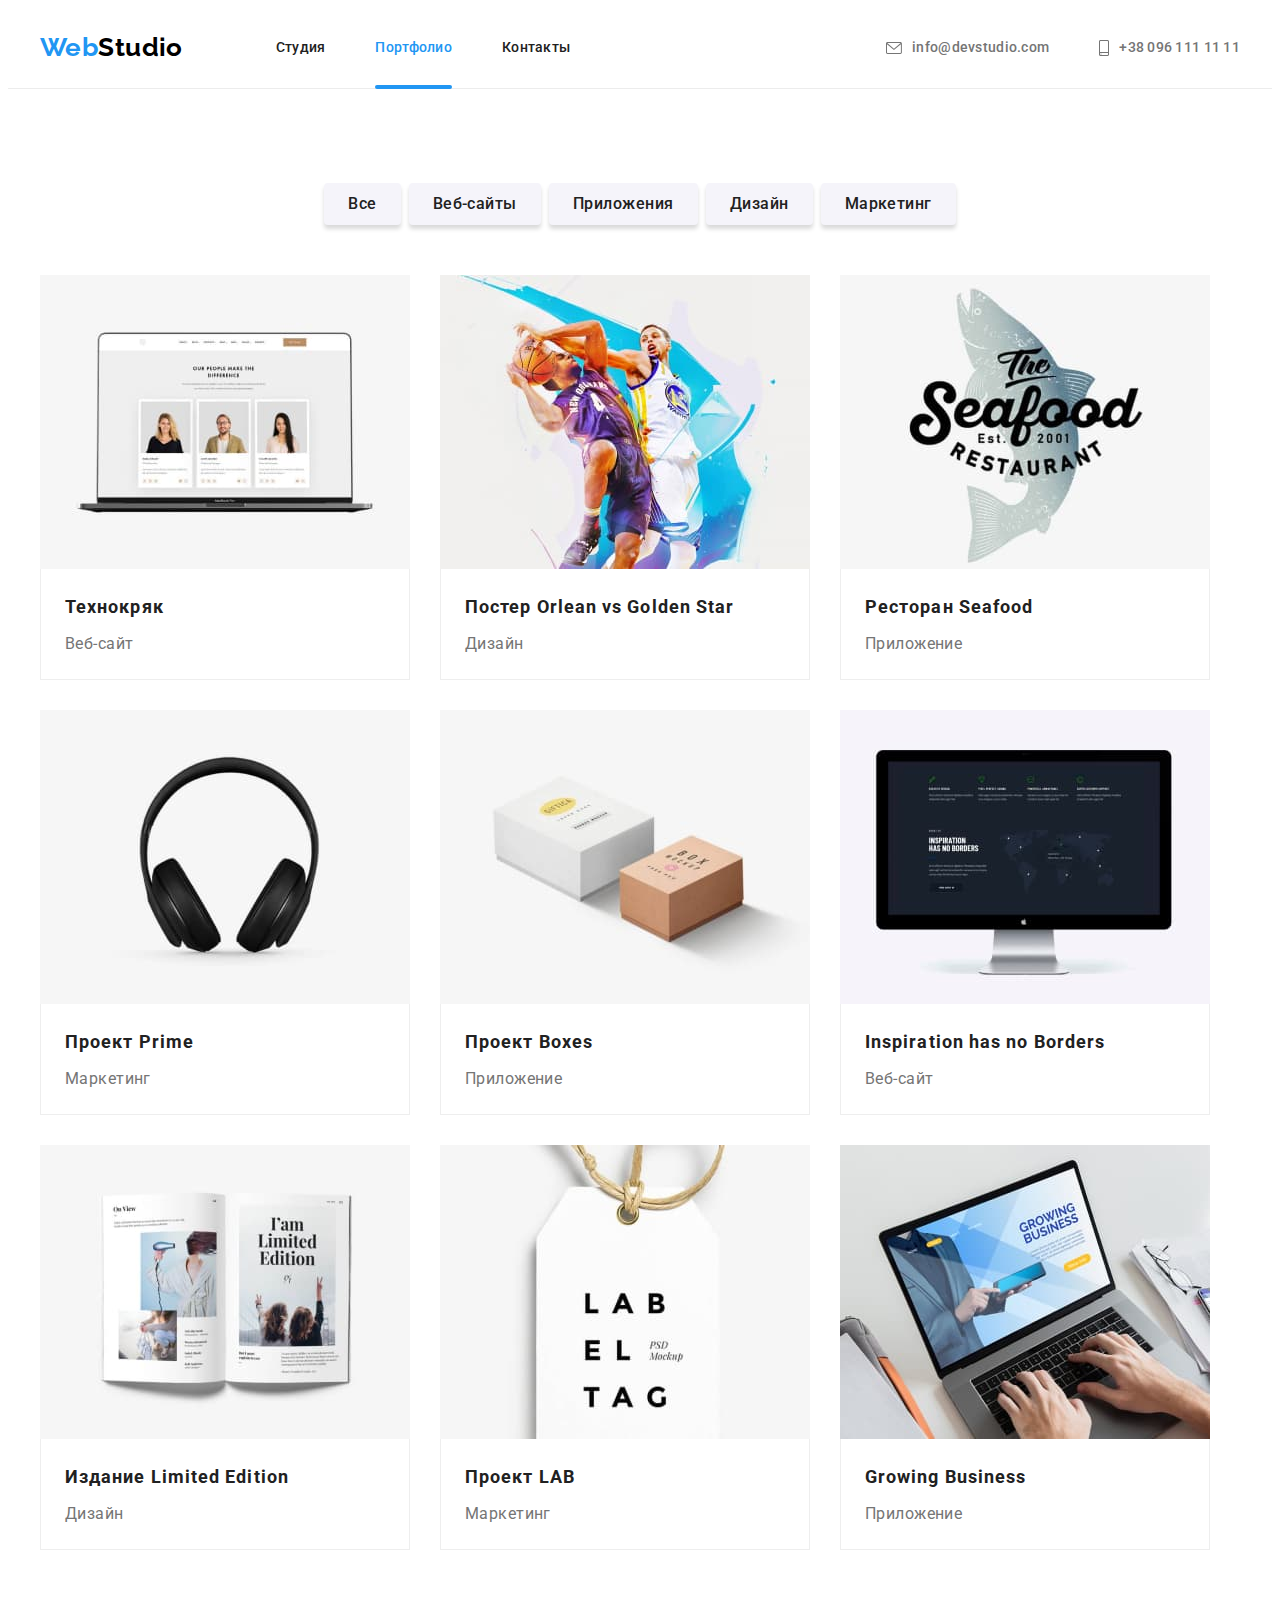
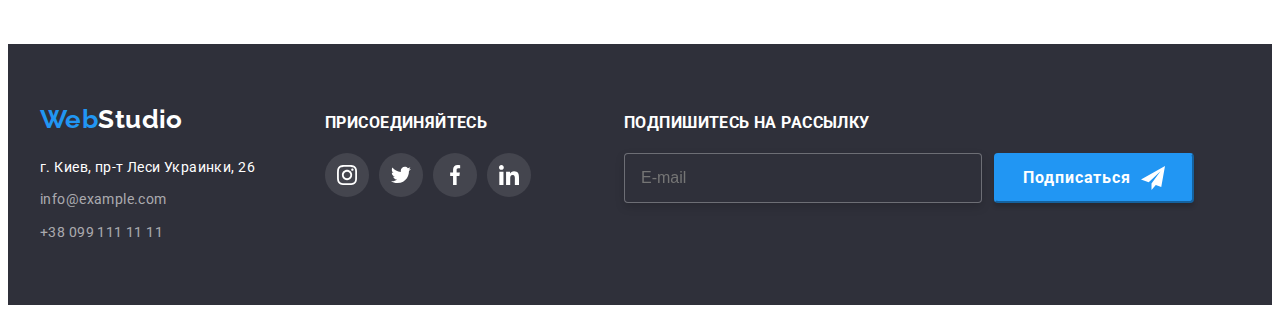
==== portfolio.html @ 4596f4a6 "Initial commit" ====
<!DOCTYPE html>
<html lang="ru">
	<head>
		<meta charset="UTF-8" />
		<meta http-equiv="X-UA-Compatible" content="IE=edge" />
		<meta name="viewport" content="width=device-width, initial-scale=1.0" />
		<title>portfolio</title>
		<link rel="preconnect" href="https://fonts.googleapis.com" />
		<link rel="preconnect" href="https://fonts.gstatic.com" crossorigin />
		<link href="https://fonts.googleapis.com/css2?family=Raleway:wght@700&family=Roboto:wght@400;500;700;900&display=swap" rel="stylesheet" />
		<link
			rel="stylesheet"
			href="https://cdnjs.cloudflare.com/ajax/libs/modern-normalize/1.1.0/modern-normalize.min.css"
			integrity="sha512-wpPYUAdjBVSE4KJnH1VR1HeZfpl1ub8YT/NKx4PuQ5NmX2tKuGu6U/JRp5y+Y8XG2tV+wKQpNHVUX03MfMFn9Q=="
			crossorigin="anonymous"
			referrerpolicy="no-referrer"
		/>
		<link rel="stylesheet" href="./css/styles.css" />
	</head>
	<body>
		<!-- ==== page header ==== -->
		<header class="page-header">
			<div class="container">
				<!-- ==== the logo company ==== -->
				<a class="logo link" href="/" lang="en" aria-label="logo WebStudio">
					Web<span class="name">Studio</span>
				</a>
				<!-- ==== menu navigation ==== -->
				<nav>
					<!--==== links to other pages or sections of the current page ==== -->
					<ul class="site-nav list">
						<li class="site-nav-item">
							<a href="./index.html" class="link">Студия</a>
						</li>
						<li class="site-nav-item">
							<a href="./portfolio.html" class="link current">Портфолио</a>
						</li>
						<li class="site-nav-item">
							<a href="" class="link">Контакты</a>
						</li>
					</ul>
				</nav>
				<!-- ==== e-mail and tel ==== -->
				<ul class="contacts list">
					<li class="contacts-item">
						<a href="mailto:info@devstudio.com" class="link">
							<svg class="contacts-icon" width="16" height="12"><use href="./images/icons.svg#icon-envelope"></use></svg>
							info@devstudio.com
						</a>
					</li>
					<li class="contacts-item">
						<a href="tel:+380961111111" class="link">
							<svg class="contacts-icon" width="10" height="16"><use href="./images/icons.svg#icon-smartphone"></use></svg>
							+38 096 111 11 11
						</a>
					</li>
				</ul>
			</div>
		</header>

		<!-- ==== page content ====  -->
		<main>
			<section class="section">
				<div class="container">
					<!-- ==== filters ==== -->
					<h1 class="title visually-hidden">Проекты</h1>
					<ul class="filters list">
						<li class="filters-item"><button type="button" class="button">Все</button></li>
						<li class="filters-item"><button type="button" class="button">Веб-сайты</button></li>
						<li class="filters-item"><button type="button" class="button">Приложения</button></li>
						<li class="filters-item"><button type="button" class="button">Дизайн</button></li>
						<li class="filters-item"><button type="button" class="button">Маркетинг</button></li>
					</ul>
					<!-- ==== projects ==== -->
					<ul class="projects-list list">
						<li class="projects-item">
							<a href="" class="link">
								<div class="box">
									<img src="./images/project1_sq.jpg" alt="фото веб-сайта Технокряк" width="370" height="294" />
									<p class="overlay-description">
										Ресурс предлагает комплексные предложения с разным уровнем функционала и сервисов. Все это позволит посетителю получить исчерпывающие
										сведения о компании или частном лице.
									</p>
								</div>
								<div class="wrap">
									<h2 class="title">Технокряк</h2>
									<p class="subtitle">Веб-сайт</p>
								</div>
							</a>
						</li>
						<li class="projects-item">
							<a href="" class="link">
								<div class="box">
									<img src="./images/project2_sq.jpg" alt="фото постера New Orlean vs Golden Star" width="370" height="294" />
									<p class="overlay-description">
										Ресурс предлагает комплексные предложения с разным уровнем функционала и сервисов. Все это позволит посетителю получить исчерпывающие
										сведения о компании или частном лице.
									</p>
								</div>
								<div class="wrap">
									<h2 class="title">
										Постер
										<span lang="en">Orlean vs Golden Star</span>
									</h2>
									<p class="subtitle">Дизайн</p>
								</div>
							</a>
						</li>
						<li class="projects-item">
							<a href="" class="link">
								<div class="box">
									<img src="./images/project3_sq.jpg" alt="фото приложения ресторана Seafood" width="370" height="294" />
									<p class="overlay-description">
										Ресурс предлагает комплексные предложения с разным уровнем функционала и сервисов. Все это позволит посетителю получить исчерпывающие
										сведения о компании или частном лице.
									</p>
								</div>
								<div class="wrap">
									<h2 class="title">
										Ресторан
										<span lang="en">Seafood</span>
									</h2>
									<p class="subtitle">Приложение</p>
								</div>
							</a>
						</li>
						<li class="projects-item">
							<a href="" class="link">
								<div class="box">
									<img src="./images/project4_sq.jpg" alt="фото наушнков как представление проекта Prime" width="370" height="294" />
									<p class="overlay-description">
										Ресурс предлагает комплексные предложения с разным уровнем функционала и сервисов. Все это позволит посетителю получить исчерпывающие
										сведения о компании или частном лице.
									</p>
								</div>
								<div class="wrap">
									<h2 class="title">
										Проект
										<span lang="en">Prime</span>
									</h2>
									<p class="subtitle">Маркетинг</p>
								</div>
							</a>
						</li>
						<li class="projects-item">
							<a href="" class="link">
								<div class="box">
									<img src="./images/project5_sq.jpg" alt="фото двух коробок как представление проекта Boxes" width="370" height="294" />
									<p class="overlay-description">
										Ресурс предлагает комплексные предложения с разным уровнем функционала и сервисов. Все это позволит посетителю получить исчерпывающие
										сведения о компании или частном лице.
									</p>
								</div>
								<div class="wrap">
									<h2 class="title">
										Проект
										<span lang="en">Boxes</span>
									</h2>
									<p class="subtitle">Приложение</p>
								</div>
							</a>
						</li>
						<li class="projects-item">
							<a href="" class="link">
								<div class="box">
									<img src="./images/project6_sq.jpg" alt="фото веб-сайта Inspiration has no Borders" width="370" height="294" />
									<p class="overlay-description">
										Ресурс предлагает комплексные предложения с разным уровнем функционала и сервисов. Все это позволит посетителю получить исчерпывающие
										сведения о компании или частном лице.
									</p>
								</div>
								<div class="wrap">
									<h2 class="title" lang="en">Inspiration has no Borders</h2>
									<p class="subtitle">Веб-сайт</p>
								</div>
							</a>
						</li>
						<li class="projects-item">
							<a href="" class="link">
								<div class="box">
									<img src="./images/project7_sq.jpg" alt="фото издания Limited Edition" width="370" height="294" />
									<p class="overlay-description">
										Ресурс предлагает комплексные предложения с разным уровнем функционала и сервисов. Все это позволит посетителю получить исчерпывающие
										сведения о компании или частном лице.
									</p>
								</div>
								<div class="wrap">
									<h2 class="title">
										Издание
										<span lang="en">Limited Edition</span>
									</h2>
									<p class="subtitle">Дизайн</p>
								</div>
							</a>
						</li>
						<li class="projects-item">
							<a href="" class="link">
								<div class="box">
									<img src="./images/project8_sq.jpg" alt="фото бирки с логотипом LAB" width="370" height="294" />
									<p class="overlay-description">
										Ресурс предлагает комплексные предложения с разным уровнем функционала и сервисов. Все это позволит посетителю получить исчерпывающие
										сведения о компании или частном лице.
									</p>
								</div>
								<div class="wrap">
									<h2 class="title">
										Проект
										<span lang="en">LAB</span>
									</h2>
									<p class="subtitle">Маркетинг</p>
								</div>
							</a>
						</li>
						<li class="projects-item">
							<a href="" class="link">
								<div class="box">
									<img src="./images/project9_sq.jpg" alt="фото монитора с приложением Growing Business" width="370" height="294" />
									<p class="overlay-description">
										Ресурс предлагает комплексные предложения с разным уровнем функционала и сервисов. Все это позволит посетителю получить исчерпывающие
										сведения о компании или частном лице.
									</p>
								</div>
								<div class="wrap">
									<h2 class="title" lang="en">Growing Business</h2>
									<p class="subtitle">Приложение</p>
								</div>
							</a>
						</li>
					</ul>
				</div>
			</section>
		</main>

		<!-- ==== page footer ==== -->
		<footer class="page-footer">
			<div class="container">
				<div class="wrapper-address">
					<!-- ==== logo company ==== -->
					<a href="/" class="logo link" lang="en" aria-label="logo WebStudio">
						Web<span class="name">Studio</span>
					</a>
					<!-- ==== address ==== -->
					<address class="address">
						<ul class="address-list list">
							<li class="address-item">
								<a href="https://goo.gl/maps/FhsFouY1L5zsYzUFA" target="_blank" rel="noopener noreferrer" lang="en" aria-label="Google maps" class="link">
									г. Киев, пр-т Леси Украинки, 26
								</a>
							</li>
							<li class="address-item">
								<a href="mailto:info@example.com" class="link">info@example.com</a>
							</li>
							<li class="address-item">
								<a href="tel:+380991111111" class="link">+38 099 111 11 11</a>
							</li>
						</ul>
					</address>
				</div>
				<div class="wrapper-social-links">
					<h3 class="social-links-title">присоединяйтесь</h3>
					<ul class="social-links list">
						<li class="social-links-item">
							<a class="link" href="https://www.instagram.com/" target="_blank" rel="noopener noreferrer" lang="en" aria-label="Instagram">
								<svg class="social-links-icon" width="20" height="20"><use href="./images/icons.svg#icon-instagram"></use></svg>
							</a>
						</li>
						<li class="social-links-item">
							<a class="link" href="https://twitter.com/" target="_blank" rel="noopener noreferrer" lang="en" aria-label="Twitter">
								<svg class="social-links-icon" width="20" height="20"><use href="./images/icons.svg#icon-twitter"></use></svg>
							</a>
						</li>
						<li class="social-links-item">
							<a class="link" href="https://www.facebook.com/" target="_blank" rel="noopener noreferrer" lang="en" aria-label="Facebook">
								<svg class="social-links-icon" width="20" height="20"><use href="./images/icons.svg#icon-facebook"></use></svg>
							</a>
						</li>
						<li class="social-links-item">
							<a class="link" href="https://www.linkedin.com/" target="_blank" rel="noopener noreferrer" lang="en" aria-label="Linkedin">
								<svg class="social-links-icon" width="20" height="20"><use href="./images/icons.svg#icon-linkedin"></use></svg>
							</a>
						</li>
					</ul>
				</div>
				<div class="wrapper-email-input">
					<h3 class="email-input-title">Подпишитесь на рассылку</h3>
					<form class="email-input">
						<label for="user-mail" class="visually-hidden" aria-label="Почта">E-mail</label>
						<input type="email" name="email" id="user-mail" placeholder="E-mail" />
						<button type="submit" class="subscribe button">Подписаться</button>
					</form>
				</div>
			</div>
		</footer>
	</body>
</html>
---- css/styles.css ----
:root {
	--main-color-text: #212121;
	--second-color-text: #757575;
	--white-color: #ffffff;
	--color-accent: #2196f3;
	--color-second-background: #f5f4fa;
	--color-accent-background: #2f303a;
	--color-icon: #afb1b8;
	--transition-duration: 250ms;
	--transition-timing-function: cubic-bezier(0.4, 0, 0.2, 1);
}
body {
	font-family: "Roboto", sans-serif;
	font-weight: 400;
	font-size: 14px;
	letter-spacing: 0.03em;

	color: var(--main-color-text);
	background-color: var(--white-color);
}
/* ===== utilities ===== */
img {
	display: block;
	max-width: 100%;
	height: auto;
}
h1,
h2,
h3,
h4,
h5,
h6,
p {
	padding-top: 0;
	padding-bottom: 0;
	margin-top: 0;
	margin-bottom: 0;
}
.list {
	list-style: none;

	display: flex;
	padding: 0;
	margin: 0;
}
.link.current,
.link:hover,
.link:focus {
	color: var(--color-accent);
}
.link {
	text-decoration: none;
	color: inherit;
}
input:hover,
input:focus,
input:active,
textarea:hover,
textarea:focus,
textarea:active {
	outline: 0;
}
.container {
	padding-top: 0;
	padding-bottom: 0;
	padding-left: 15px;
	padding-right: 15px;
	margin-top: 0;
	margin-bottom: 0;
	margin-left: auto;
	margin-right: auto;

	width: 1200px;
}
.button {
	width: 200px;
	height: 50px;

	font-family: inherit;
	font-weight: 700;
	font-size: 16px;
	line-height: 1.88;
	letter-spacing: 0.06em;

	color: var(--white-color);
	background-color: var(--color-accent);

	box-shadow: 0px 4px 4px rgba(0, 0, 0, 0.15);
	border-radius: 4px;
	border-color: var(--color-accent);

	cursor: pointer;

	transition: color var(--transition-duration) var(--transition-timing-function), background-color var(--transition-duration) var(--transition-timing-function),
		border-color var(--transition-duration) var(--transition-timing-function);
}
.button:hover,
.button:focus {
	--btn-color: #188ce8;
	background-color: var(--btn-color);
	border-color: var(--btn-color);
}

/* ==== STUDIO PAGE ==== */
/* ==== header ==== */
.page-header {
	border-bottom: 1px solid #ececec;
}
.page-header > .container {
	display: flex;
	align-items: center;
}
/* ==== logo company ==== */
.logo {
	padding-top: 24px;
	padding-bottom: 25px;
	margin-right: 93px;

	font-family: "Raleway", sans-serif;
	font-weight: 700;
	font-size: 26px;
	line-height: 1.2;

	color: var(--color-accent);
}
.page-header .name {
	color: #000000;
}
/* ==== menu navigation and contacts ==== */
.site-nav-item > .link,
.contacts-item > .link {
	display: flex;
	align-items: center;

	padding-top: 32px;
	padding-bottom: 32px;

	font-weight: 500;
	line-height: 1.14;
	letter-spacing: 0.02em;

	transition: color var(--transition-duration) var(--transition-timing-function);
}
.site-nav-item + .site-nav-item,
.contacts-item + .contacts-item {
	margin-left: 50px;
}
.site-nav-item > .link.current {
	position: relative;
}
.site-nav-item > .link.current::after {
	position: absolute;
	content: "";
	bottom: -1px;
	left: 0;

	width: 100%;
	height: 4px;

	border-radius: 2px;
	background: var(--color-accent);
}
.contacts {
	margin-left: auto;
}
.contacts-item {
	color: var(--second-color-text);
}
.contacts-icon {
	margin-right: 10px;
	fill: currentColor;
}

/* ==== main ==== */
/* ==== hero ==== */
.section.hero {
	margin-left: auto;
	margin-right: auto;
	padding-top: 200px;
	padding-bottom: 200px;

	max-width: 1600px;
	height: 600px;

	background-color: var(--color-accent-background);
	background-image: linear-gradient(to right, rgba(47, 48, 58, 0.4), rgba(47, 48, 58, 0.4)), url(../images/hero.jpg);
	background-size: cover;

	text-align: center;
}
.hero-title {
	margin-bottom: 30px;

	font-weight: 900;
	font-size: 44px;
	line-height: 1.36;
	letter-spacing: 0.06em;
	text-transform: uppercase;

	color: var(--white-color);
}
.hero .button {
	display: inline-block;
	align-items: center;
}
/* ==== sections ==== */
.section {
	padding-top: 94px;
	padding-bottom: 94px;
}
.section.no-padding {
	padding-bottom: 0;
}
.features-item:not(:last-child),
.work-item:not(:last-child),
.team-item:not(:last-child),
.clients-item:not(:last-child) {
	margin-right: 30px;
}
.section-title {
	margin-bottom: 50px;

	font-weight: 700;
	font-size: 36px;
	line-height: 1.17;
	text-align: center;
}
.visually-hidden {
	position: absolute;
	white-space: nowrap;
	margin: -1px;

	width: 1px;
	height: 1px;

	overflow: hidden;
	border: 0;
	padding: 0;
	clip: rect(0 0 0 0);
	clip-path: inset(50%);
}
/* ==== features section ==== */
.features-item {
	width: 270px;
}
.features-item > .wrapper-icon {
	display: flex;
	justify-content: center;
	align-items: center;

	margin-bottom: 30px;

	width: 270px;
	height: 120px;

	background: var(--color-second-background);
	border-radius: 4px;
}
.features-list .title {
	margin-bottom: 10px;

	font-weight: 700;
	font-size: 14px;
	line-height: 1.14;
	text-transform: uppercase;
}
.features-list .description {
	line-height: 1.71;

	color: var(--second-color-text);
}
/* ==== work section ==== */
.work-item {
	position: relative;
}
.work-item-label {
	position: absolute;
	bottom: 0;
	left: 0;

	display: flex;
	justify-content: center;
	align-items: center;

	width: 370px;
	height: 70px;

	background: rgba(47, 48, 58, 0.8);
}
.label-description {
	font-weight: 700;
	line-height: 1.14;
	text-align: center;
	letter-spacing: 0.03em;
	text-transform: uppercase;

	color: var(--white-color);
}
/* ==== team section ==== */
.section.team {
	background-color: var(--color-second-background);
}
.team-item {
	width: 270px;

	background-color: var(--white-color);
	box-shadow: 0px 1px 3px rgba(0, 0, 0, 0.12), 0px 1px 1px rgba(0, 0, 0, 0.14), 0px 2px 1px rgba(0, 0, 0, 0.2);
	border-radius: 0px 0px 4px 4px;
}
.team-item > .wrap {
	padding-top: 30px;
	padding-bottom: 30px;

	text-align: center;
}
.team-list .title {
	margin-bottom: 10px;

	font-weight: 500;
	font-size: 16px;
	line-height: 1.19;
}
.team-list .description {
	margin-bottom: 16px;

	font-weight: 400;
	font-size: 16px;
	line-height: 1.19;

	color: var(--second-color-text);
}
/* ==== social-links ==== */
.team-item .social-links {
	justify-content: center;
}
.social-links-item > .link {
	display: flex;
	align-items: center;
	justify-content: center;

	width: 44px;
	height: 44px;

	color: var(--color-icon);
	border-radius: 50%;

	transition: color var(--transition-duration) var(--transition-timing-function), background-color var(--transition-duration) var(--transition-timing-function);
}
.social-links-item:not(:last-child) {
	margin-right: 10px;
}
.social-links-item > .link:hover,
.social-links-item > .link:focus {
	color: var(--white-color);
	background-color: var(--color-accent);
}
.social-links-icon {
	fill: currentColor;
}
/* ==== clients section ==== */
.clients-item > .wrapper-icon {
	display: flex;
	justify-content: center;
	align-items: center;

	width: 170px;
	height: 92px;

	color: var(--color-icon);
	border: 1px solid var(--color-icon);
	border-radius: 4px;

	transition: color var(--transition-duration) var(--transition-timing-function), border var(--transition-duration) var(--transition-timing-function);
}
.clients-item > .wrapper-icon:hover,
.clients-item > .wrapper-icon:focus {
	border: 1px solid var(--color-accent);
	color: var(--color-accent);
}
.clients-icon {
	fill: currentColor;
}
/* ==== footer ==== */
.page-footer {
	padding-top: 60px;
	padding-bottom: 60px;

	background-color: var(--color-accent-background);
}
.page-footer > .container {
	display: flex;
	align-items: baseline;
}
/* ==== address container ==== */
.wrapper-address {
	margin-right: 70px;
}
.page-footer .logo {
	display: block;
	padding: 0;
	margin-top: 0;
	margin-bottom: 20px;
	margin-right: 0;
	margin-left: 0;
}
.page-footer .name {
	color: var(--white-color);
}
.address {
	font-style: inherit;
	line-height: 1.71;

	color: rgba(255, 255, 255, 0.6);
}
.address-list {
	display: block;
}
.address-item:first-child {
	padding-top: 0;

	color: var(--white-color);
}
.address-item + .address-item {
	margin-top: 9px;
}
.address-item > .link {
	transition: color var(--transition-duration) var(--transition-timing-function);
}
/* ==== wrapper social links ==== */
.page-footer .wrapper-social-links {
	margin-right: 93px;
}
.social-links-title,
.email-input-title {
	margin-bottom: 20px;

	font-weight: 700;
	line-height: 1.14;
	text-transform: uppercase;

	color: var(--white-color);
}
.page-footer .social-links-item {
	border-radius: 50%;
	background: rgba(255, 255, 255, 0.1);
}
.page-footer .social-links-icon {
	fill: var(--white-color);
}
/* ==== wrapper e-mail input ==== */
.wrapper-email-input {
	margin-right: auto;
}
.email-input {
	display: flex;
}
.page-footer input[type="email"] {
	margin-right: 12px;
	padding-top: 15px;
	padding-bottom: 15px;
	padding-left: 16px;

	width: 358px;
	height: 50px;

	display: flex;
	align-items: center;

	font-size: 16px;
	line-height: 1.25;

	color: rgba(255, 255, 255, 0.6);
	background-color: var(--color-accent-background);
	box-sizing: border-box;
	border: 1px solid rgba(255, 255, 255, 0.3);
	filter: drop-shadow(0px 4px 4px rgba(0, 0, 0, 0.15));
	border-radius: 4px;

	transition: border-color var(--transition-duration) var(--transition-timing-function);
}
.page-footer input[type="email"]:hover,
.page-footer input[type="email"]:focus,
.page-footer input[type="email"]:active {
	border-color: var(--white-color);
}
.subscribe.button {
	display: flex;
	align-items: center;
	justify-content: center;
	text-align: center;
}
.subscribe.button::after {
	content: "";
	display: inline-block;
	width: 24px;
	height: 24px;
	margin-left: 10px;
	background-image: url(../images/icons/send.svg);
	background-size: contain;
}

/* ==== modal window ==== */
.backdrop {
	position: fixed;
	top: 0;
	left: 0;

	width: 100%;
	height: 100%;

	background: rgba(0, 0, 0, 0.2);

	transition: opacity var(--transition-duration) var(--transition-timing-function), visibility var(--transition-duration) var(--transition-timing-function),
		transform var(--transition-duration) var(--transition-timing-function);
}
.backdrop.is-hidden {
	opacity: 0;
	pointer-events: none;
	visibility: hidden;
}
.backdrop.is-hidden > .modal {
	transform: translate(-50%, -50%) scale(1.5);
}
.modal {
	position: absolute;
	top: 50%;
	left: 50%;
	transform: translate(-50%, -50%) scale(1);
	padding: 40px;

	width: 528px;
	height: 581px;

	background: var(--white-color);
	box-shadow: 0px 1px 3px rgba(0, 0, 0, 0.12), 0px 1px 1px rgba(0, 0, 0, 0.14), 0px 2px 1px rgba(0, 0, 0, 0.2);
	border-radius: 4px;
	opacity: 1;

	transition: transform var(--transition-duration) var(--transition-timing-function), visibility var(--transition-duration) var(--transition-timing-function),
		opacity var(--transition-duration) var(--transition-timing-function);
}
.modal .close-button {
	position: absolute;
	top: 8px;
	right: 8px;

	display: flex;
	justify-content: center;
	align-items: center;

	width: 30px;
	height: 30px;

	color: #000000;
	background: var(--white-color);
	border: 1px solid rgba(0, 0, 0, 0.1);
	border-radius: 50%;

	cursor: pointer;
	transition: color var(--transition-duration) var(--transition-timing-function);
}
.close-button:hover,
.close-button:focus {
	color: var(--color-accent);
}
.modal-icon,
.input-icon {
	fill: currentColor;
}
.modal-title {
	margin-bottom: 12px;

	font-weight: 700;
	font-size: 20px;
	line-height: 1.15;
	text-align: center;
}
.form-contacts {
	display: block;
	text-align: center;
}
.form-field {
	display: block;
	margin-bottom: 10px;

	text-align: left;
}
.form-label {
	display: inline-block;
	margin-bottom: 4px;

	font-size: 12px;
	line-height: 1.17;
	letter-spacing: 0.01em;

	color: var(--second-color-text);
}
.input-wrapper {
	position: relative;
	display: block;
}
.form-input {
	display: flex;
	padding-top: 12px;
	padding-bottom: 12px;
	padding-left: 42px;
	padding-right: 16px;

	width: 448px;
	height: 40px;

	color: var(--main-color-text);
	border: 1px solid rgba(33, 33, 33, 0.2);
	border-radius: 4px;

	transition: border-color var(--transition-duration) var(--transition-timing-function);
}
.form-field:focus-within .form-input {
	border-color: var(--color-accent);
}
.input-icon {
	position: absolute;
	top: 50%;
	left: 12px;
	transform: translateY(-50%);

	transition: fill var(--transition-duration) var(--transition-timing-function);
}
.form-field:focus-within .input-icon {
	fill: var(--color-accent);
}
.form-field.comment {
	margin-bottom: 20px;
}
.form-comment {
	display: flex;
	padding: 12px 16px;

	width: 448px;
	height: 120px;
	resize: none;

	line-height: 1.14;
	letter-spacing: 0.01em;

	color: var(--main-color-text);
	border: 1px solid rgba(33, 33, 33, 0.2);
	border-radius: 4px;
	transition: border-color var(--transition-duration) var(--transition-timing-function);
}
.form-comment:hover,
.form-comment:focus,
.form-comment:active {
	border-color: var(--color-accent);
}
.form-comment::placeholder {
	color: rgba(117, 117, 117, 0.5);
}
.form-field.checkbox {
	display: flex;
	justify-content: center;
	align-items: center;

	margin-bottom: 30px;
}
.checkbox > .input-wrapper {
	position: relative;

	display: block;
	margin-right: 7px;

	width: 16px;
	height: 15px;

	cursor: pointer;
}
.checkbox .form-input {
	position: absolute;
	white-space: nowrap;
	margin: -1px;
	padding: 0;

	width: 1px;
	height: 1px;

	overflow: hidden;
	border: 0;

	clip: rect(0 0 0 0);
	clip-path: inset(50%);
}
.checkbox .input-icon {
	position: absolute;
	top: 50%;
	left: 0;
	transform: translateY(-50%);

	opacity: 0;
	transition: opacity var(--transition-duration) var(--transition-timing-function);
}
.checkbox:checked + .input-icon {
	opacity: 1;
}
.checkbox .input-border {
	position: absolute;
	top: 50%;
	left: 0;
	transform: translateY(-50%);

	width: 16px;
	height: 15px;

	border: 2px solid var(--main-color-text);
	border-radius: 2px;

	transition: border-color var(--transition-duration) var(--transition-timing-function);
}
.checkbox:checked ~ .input-border,
.checkbox:focus ~ .input-border,
.checkbox:hover ~ .input-border {
	border-color: var(--color-accent);
}
.checkbox .form-label {
	margin-bottom: 0;

	font-size: 14px;
	line-height: 1.71;

	color: var(--second-color-text);
	cursor: pointer;
	user-select: none;
}
.agreement-doc {
	color: var(--color-accent);
}

/* ==== PORTFOLIO PAGE ==== */
/* ==== filters button ==== */
.filters {
	justify-content: center;
}

.filters-item:not(:last-child) {
	margin-right: 8px;
}
.filters .button {
	padding: 6px 22px;

	width: auto;
	height: auto;

	font-family: inherit;
	font-weight: 500;
	font-size: 16px;
	line-height: 1.62;
	letter-spacing: 0.03em;

	color: var(--main-color-text);
	background-color: var(--color-second-background);

	border-color: transparent;
	border-radius: 4px;

	transition: color var(--transition-duration) var(--transition-timing-function), background-color var(--transition-duration) var(--transition-timing-function),
		box-shadow var(--transition-duration) var(--transition-timing-function);
	cursor: pointer;
}
.filters .button:active,
.filters .button:hover,
.filters .button:focus {
	color: var(--white-color);
	background-color: var(--color-accent);
	box-shadow: 0px 3px 1px rgba(0, 0, 0, 0.1), 0px 1px 2px rgba(0, 0, 0, 0.08), 0px 2px 2px rgba(0, 0, 0, 0.12);
}
/* ==== projects ==== */
.projects-list {
	flex-wrap: wrap;
	margin-top: 50px;
}
.projects-item {
	margin-right: 30px;
	margin-bottom: 30px;

	width: 370px;
}
.projects-item:nth-child(3n) {
	margin-right: 0;
}
.projects-item:nth-last-child(-n + 3) {
	margin-bottom: 0;
}
.projects-item > .link {
	display: inline-block;
	transition: box-shadow var(--transition-duration) var(--transition-timing-function);
}
.projects-item > .link:hover,
.projects-item > .link:focus {
	color: inherit;
	box-shadow: 0px 1px 1px rgba(0, 0, 0, 0.12), 0px 4px 4px rgba(0, 0, 0, 0.06), 1px 4px 6px rgba(0, 0, 0, 0.16);
}
.projects-item .wrap {
	padding-top: 20px;
	padding-bottom: 20px;
	padding-left: 24px;
	padding-right: 24px;

	border-right: 1px solid #eeeeee;
	border-bottom: 1px solid #eeeeee;
	border-left: 1px solid #eeeeee;
}
.projects-item .title {
	margin-bottom: 4px;

	font-weight: 700;
	font-size: 18px;
	line-height: 2;
	letter-spacing: 0.06em;
	text-align: left;
}
.projects-item .subtitle {
	font-weight: 400;
	font-size: 16px;
	line-height: 1.88;
	text-align: left;

	color: var(--second-color-text);
}
.box {
	position: relative;
	overflow: hidden;
}
.overlay-description {
	position: absolute;
	padding-top: 63px;
	padding-bottom: 63px;
	padding-left: 24px;
	padding-right: 24px;

	width: 100%;
	height: 100%;

	background-color: rgba(33, 150, 243, 0.9);
	color: var(--white-color);

	font-size: 18px;
	line-height: 1.56;
	text-align: left;

	transition: transform var(--transition-duration) var(--transition-timing-function);
}
.projects-item > .link:hover .overlay-description,
.projects-item > .link:focus .overlay-description {
	transform: translateY(-100%);
}
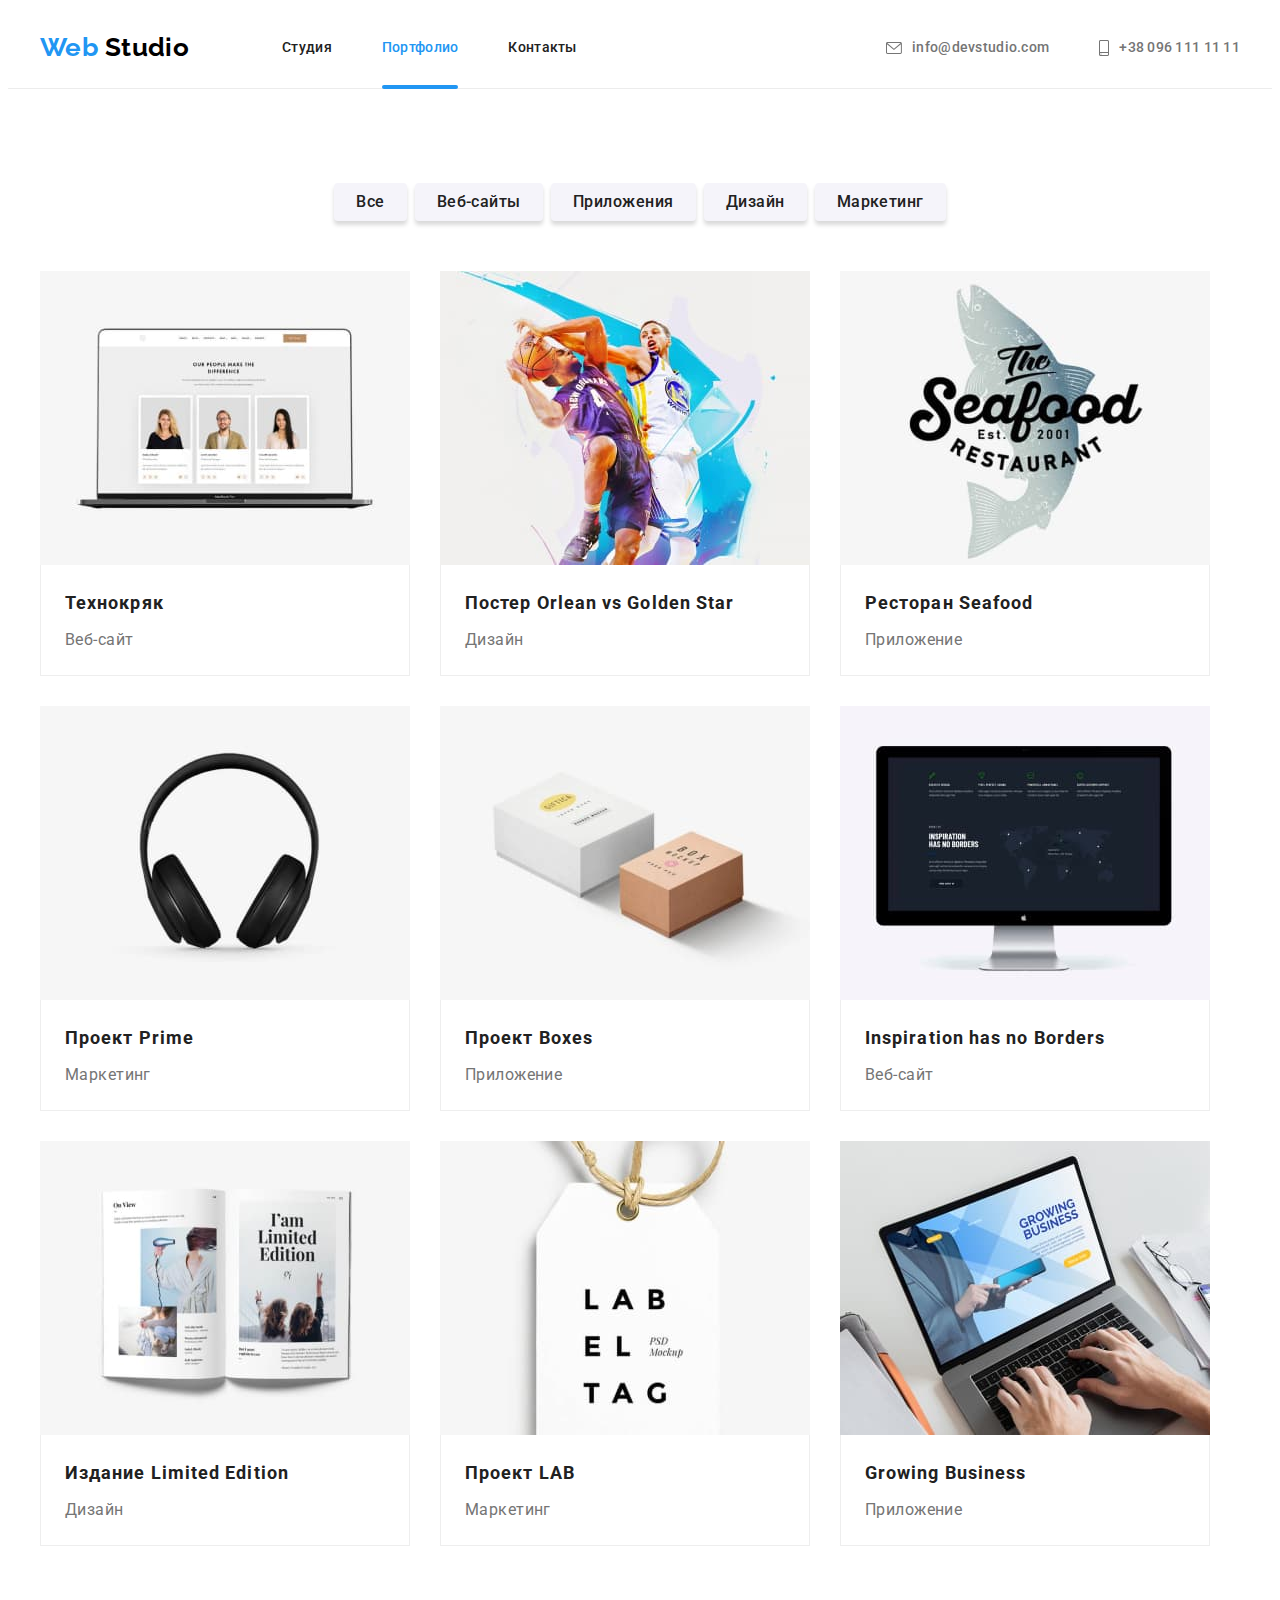
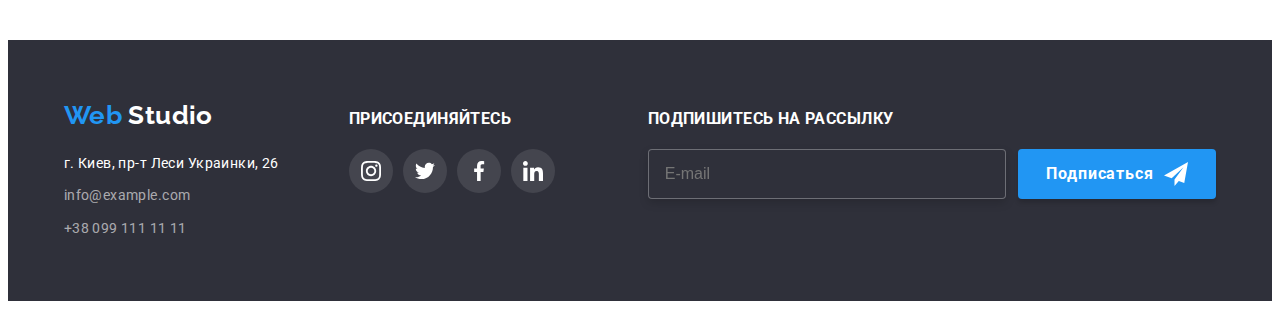
==== commit ca0234ec: "изменения структуры классов согласно БЭМ" ====
--- a/portfolio.html
+++ b/portfolio.html
@@ -1,295 +1,339 @@
 <!DOCTYPE html>
 <html lang="ru">
-	<head>
-		<meta charset="UTF-8" />
-		<meta http-equiv="X-UA-Compatible" content="IE=edge" />
-		<meta name="viewport" content="width=device-width, initial-scale=1.0" />
-		<title>portfolio</title>
-		<link rel="preconnect" href="https://fonts.googleapis.com" />
-		<link rel="preconnect" href="https://fonts.gstatic.com" crossorigin />
-		<link href="https://fonts.googleapis.com/css2?family=Raleway:wght@700&family=Roboto:wght@400;500;700;900&display=swap" rel="stylesheet" />
-		<link
-			rel="stylesheet"
-			href="https://cdnjs.cloudflare.com/ajax/libs/modern-normalize/1.1.0/modern-normalize.min.css"
-			integrity="sha512-wpPYUAdjBVSE4KJnH1VR1HeZfpl1ub8YT/NKx4PuQ5NmX2tKuGu6U/JRp5y+Y8XG2tV+wKQpNHVUX03MfMFn9Q=="
-			crossorigin="anonymous"
-			referrerpolicy="no-referrer"
-		/>
-		<link rel="stylesheet" href="./css/styles.css" />
-	</head>
-	<body>
-		<!-- ==== page header ==== -->
-		<header class="page-header">
+
+<head>
+	<meta charset="UTF-8" />
+	<meta http-equiv="X-UA-Compatible" content="IE=edge" />
+	<meta name="viewport" content="width=device-width, initial-scale=1.0" />
+	<title>portfolio</title>
+	<link rel="preconnect" href="https://fonts.googleapis.com" />
+	<link rel="preconnect" href="https://fonts.gstatic.com" crossorigin />
+	<link
+		href="https://fonts.googleapis.com/css2?family=Raleway:wght@700&family=Roboto:wght@400;500;700;900&display=swap"
+		rel="stylesheet" />
+	<link rel="stylesheet" href="https://cdnjs.cloudflare.com/ajax/libs/modern-normalize/1.1.0/modern-normalize.min.css"
+		integrity="sha512-wpPYUAdjBVSE4KJnH1VR1HeZfpl1ub8YT/NKx4PuQ5NmX2tKuGu6U/JRp5y+Y8XG2tV+wKQpNHVUX03MfMFn9Q=="
+		crossorigin="anonymous" referrerpolicy="no-referrer" />
+	<link rel="stylesheet" href="./css/main.min.css" />
+	<link rel="stylesheet" href="./css/styles.css" />
+</head>
+
+<body>
+	<!-- ======== page header ======== -->
+	<header class="header">
+		<div class="header__container container">
+			<!-- ==== logo company ==== -->
+			<a href="/" class="logo header__logo" lang="en" aria-label="logo WebStudio">
+				<span class="logo__label">Web</span>
+				Studio
+			</a>
+			<!-- ==== menu navigation ==== -->
+			<nav>
+				<!-- ====links to other pages ==== -->
+				<ul class="site-nav list">
+					<li class="site-nav__item">
+						<a href="./index.html" class="site-nav__link link">Студия</a>
+					</li>
+					<li class="site-nav__item">
+						<a href="./portfolio.html" class="site-nav__link site-nav__link--active link">Портфолио</a>
+					</li>
+					<li class="site-nav__item">
+						<a href="" class="site-nav__link link">Контакты</a>
+					</li>
+				</ul>
+			</nav>
+			<!-- ==== e-mail and tel ==== -->
+			<ul class="contacts list">
+				<li class="contacts__item">
+					<a href="mailto:info@devstudio.com" class="contacts__link link">
+						<svg class="contacts__icon" width="16" height="12">
+							<use href="./images/icons.svg#icon-envelope"></use>
+						</svg>
+						info@devstudio.com
+					</a>
+				</li>
+				<li class="contacts__item">
+					<a href="tel:+380961111111" class="contacts__link link">
+						<svg class="contacts__icon" width="10" height="16">
+							<use href="./images/icons.svg#icon-smartphone"></use>
+						</svg>
+						+38 096 111 11 11
+					</a>
+				</li>
+			</ul>
+		</div>
+	</header>
+
+	<!--  ======== page content  ========  -->
+	<main>
+		<section class="section">
 			<div class="container">
-				<!-- ==== the logo company ==== -->
-				<a class="logo link" href="/" lang="en" aria-label="logo WebStudio">
-					Web<span class="name">Studio</span>
+				<!-- ==== filters ==== -->
+				<h1 class="section__title section__title--hidden">Проекты</h1>
+				<ul class="filters list">
+					<li class="filters__item"><button type="button" class="filters__button button">Все</button></li>
+					<li class="filters__item"><button type="button" class="filters__button button">Веб-сайты</button>
+					</li>
+					<li class="filters__item"><button type="button" class="filters__button button">Приложения</button>
+					</li>
+					<li class="filters__item"><button type="button" class="filters__button button">Дизайн</button></li>
+					<li class="filters__item"><button type="button" class="filters__button button">Маркетинг</button>
+					</li>
+				</ul>
+				<!-- ==== projects ==== -->
+				<ul class="projects list">
+					<li class="projects__item">
+						<a href="" class="projects__link">
+							<div class="projects__box">
+								<img src="./images/project1_sq.jpg" alt="фото веб-сайта Технокряк" width="370"
+									height="294" />
+								<p class="projects__description">
+									Ресурс предлагает комплексные предложения с разным уровнем функционала и сервисов.
+									Все это позволит посетителю получить исчерпывающие
+									сведения о компании или частном лице.
+								</p>
+							</div>
+							<div class="projects__wrap">
+								<h2 class="projects__title">Технокряк</h2>
+								<p class="projects__subtitle">Веб-сайт</p>
+							</div>
+						</a>
+					</li>
+					<li class="projects__item">
+						<a href="" class="projects__link">
+							<div class="projects__box">
+								<img src="./images/project2_sq.jpg" alt="фото постера New Orlean vs Golden Star"
+									width="370" height="294" />
+								<p class="projects__description">
+									Ресурс предлагает комплексные предложения с разным уровнем функционала и сервисов.
+									Все это позволит посетителю получить исчерпывающие
+									сведения о компании или частном лице.
+								</p>
+							</div>
+							<div class="projects__wrap">
+								<h2 class="projects__title">
+									Постер
+									<span lang="en">Orlean vs Golden Star</span>
+								</h2>
+								<p class="projects__subtitle">Дизайн</p>
+							</div>
+						</a>
+					</li>
+					<li class="projects__item">
+						<a href="" class="projects__link">
+							<div class="projects__box">
+								<img src="./images/project3_sq.jpg" alt="фото приложения ресторана Seafood" width="370"
+									height="294" />
+								<p class="projects__description">
+									Ресурс предлагает комплексные предложения с разным уровнем функционала и сервисов.
+									Все это позволит посетителю получить исчерпывающие
+									сведения о компании или частном лице.
+								</p>
+							</div>
+							<div class="projects__wrap">
+								<h2 class="projects__title">
+									Ресторан
+									<span lang="en">Seafood</span>
+								</h2>
+								<p class="projects__subtitle">Приложение</p>
+							</div>
+						</a>
+					</li>
+					<li class="projects__item">
+						<a href="" class="projects__link">
+							<div class="projects__box">
+								<img src="./images/project4_sq.jpg" alt="фото наушнков как представление проекта Prime"
+									width="370" height="294" />
+								<p class="projects__description">
+									Ресурс предлагает комплексные предложения с разным уровнем функционала и сервисов.
+									Все это позволит посетителю получить исчерпывающие
+									сведения о компании или частном лице.
+								</p>
+							</div>
+							<div class="projects__wrap">
+								<h2 class="projects__title">
+									Проект
+									<span lang="en">Prime</span>
+								</h2>
+								<p class="projects__subtitle">Маркетинг</p>
+							</div>
+						</a>
+					</li>
+					<li class="projects__item">
+						<a href="" class="projects__link">
+							<div class="projects__box">
+								<img src="./images/project5_sq.jpg"
+									alt="фото двух коробок как представление проекта Boxes" width="370" height="294" />
+								<p class="projects__description">
+									Ресурс предлагает комплексные предложения с разным уровнем функционала и сервисов.
+									Все это позволит посетителю получить исчерпывающие
+									сведения о компании или частном лице.
+								</p>
+							</div>
+							<div class="projects__wrap">
+								<h2 class="projects__title">
+									Проект
+									<span lang="en">Boxes</span>
+								</h2>
+								<p class="projects__subtitle">Приложение</p>
+							</div>
+						</a>
+					</li>
+					<li class="projects__item">
+						<a href="" class="projects__link">
+							<div class="projects__box">
+								<img src="./images/project6_sq.jpg" alt="фото веб-сайта Inspiration has no Borders"
+									width="370" height="294" />
+								<p class="projects__description">
+									Ресурс предлагает комплексные предложения с разным уровнем функционала и сервисов.
+									Все это позволит посетителю получить исчерпывающие
+									сведения о компании или частном лице.
+								</p>
+							</div>
+							<div class="projects__wrap">
+								<h2 class="projects__title" lang="en">Inspiration has no Borders</h2>
+								<p class="projects__subtitle">Веб-сайт</p>
+							</div>
+						</a>
+					</li>
+					<li class="projects__item">
+						<a href="" class="projects__link">
+							<div class="projects__box">
+								<img src="./images/project7_sq.jpg" alt="фото издания Limited Edition" width="370"
+									height="294" />
+								<p class="projects__description">
+									Ресурс предлагает комплексные предложения с разным уровнем функционала и сервисов.
+									Все это позволит посетителю получить исчерпывающие
+									сведения о компании или частном лице.
+								</p>
+							</div>
+							<div class="projects__wrap">
+								<h2 class="projects__title">
+									Издание
+									<span lang="en">Limited Edition</span>
+								</h2>
+								<p class="projects__subtitle">Дизайн</p>
+							</div>
+						</a>
+					</li>
+					<li class="projects__item">
+						<a href="" class="projects__link">
+							<div class="projects__box">
+								<img src="./images/project8_sq.jpg" alt="фото бирки с логотипом LAB" width="370"
+									height="294" />
+								<p class="projects__description">
+									Ресурс предлагает комплексные предложения с разным уровнем функционала и сервисов.
+									Все это позволит посетителю получить исчерпывающие
+									сведения о компании или частном лице.
+								</p>
+							</div>
+							<div class="projects__wrap">
+								<h2 class="projects__title">
+									Проект
+									<span lang="en">LAB</span>
+								</h2>
+								<p class="projects__subtitle">Маркетинг</p>
+							</div>
+						</a>
+					</li>
+					<li class="projects__item">
+						<a href="" class="projects__link">
+							<div class="projects__box">
+								<img src="./images/project9_sq.jpg" alt="фото монитора с приложением Growing Business"
+									width="370" height="294" />
+								<p class="projects__description">
+									Ресурс предлагает комплексные предложения с разным уровнем функционала и сервисов.
+									Все это позволит посетителю получить исчерпывающие
+									сведения о компании или частном лице.
+								</p>
+							</div>
+							<div class="projects__wrap">
+								<h2 class="projects__title" lang="en">Growing Business</h2>
+								<p class="projects__subtitle">Приложение</p>
+							</div>
+						</a>
+					</li>
+				</ul>
+			</div>
+		</section>
+	</main>
+
+	<!-- ======== page footer ======== -->
+	<footer class="footer">
+		<div class="footer__container container">
+			<div class="footer__contacts contacts">
+				<!-- ==== logo company ==== -->
+				<a href="/" class="logo footer__logo" lang="en" aria-label="logo WebStudio">
+					<span class="logo__label">Web</span>
+					Studio
 				</a>
-				<!-- ==== menu navigation ==== -->
-				<nav>
-					<!--==== links to other pages or sections of the current page ==== -->
-					<ul class="site-nav list">
-						<li class="site-nav-item">
-							<a href="./index.html" class="link">Студия</a>
+				<!-- ==== address ==== -->
+				<address class="address">
+					<ul class="address__list list">
+						<li class="address__item">
+							<a href="https://goo.gl/maps/FhsFouY1L5zsYzUFA" target="_blank" rel="noopener noreferrer"
+								lang="en" aria-label="Google maps" class="address__link">
+								г. Киев, пр-т Леси Украинки, 26
+							</a>
 						</li>
-						<li class="site-nav-item">
-							<a href="./portfolio.html" class="link current">Портфолио</a>
+						<li class="address__item">
+							<a href="mailto:info@example.com" class="address__link">info@example.com</a>
 						</li>
-						<li class="site-nav-item">
-							<a href="" class="link">Контакты</a>
+						<li class="address__item">
+							<a href="tel:+380991111111" class="address__link">+38 099 111 11 11</a>
 						</li>
 					</ul>
-				</nav>
-				<!-- ==== e-mail and tel ==== -->
-				<ul class="contacts list">
-					<li class="contacts-item">
-						<a href="mailto:info@devstudio.com" class="link">
-							<svg class="contacts-icon" width="16" height="12"><use href="./images/icons.svg#icon-envelope"></use></svg>
-							info@devstudio.com
-						</a>
-					</li>
-					<li class="contacts-item">
-						<a href="tel:+380961111111" class="link">
-							<svg class="contacts-icon" width="10" height="16"><use href="./images/icons.svg#icon-smartphone"></use></svg>
-							+38 096 111 11 11
+				</address>
+			</div>
+			<!-- ==== social links ==== -->
+			<div class="footer__join join">
+				<h3 class="join__title">присоединяйтесь</h3>
+				<ul class="social-links list">
+					<li class="social-links__item social-links__item--bgc">
+						<a class="social-links__link link" href="https://www.instagram.com/" target="_blank"
+							rel="noopener noreferrer" lang="en" aria-label="Instagram">
+							<svg class="social-links__icon social-links__icon--white" width="20" height="20">
+								<use href="./images/icons.svg#icon-instagram"></use>
+							</svg>
+						</a>
+					</li>
+					<li class="social-links__item social-links__item--bgc">
+						<a class="social-links__link link" href="https://twitter.com/" target="_blank"
+							rel="noopener noreferrer" lang="en" aria-label="Twitter">
+							<svg class="social-links__icon social-links__icon--white" width="20" height="20">
+								<use href="./images/icons.svg#icon-twitter"></use>
+							</svg>
+						</a>
+					</li>
+					<li class="social-links__item social-links__item--bgc">
+						<a class="social-links__link link" href="https://www.facebook.com/" target="_blank"
+							rel="noopener noreferrer" lang="en" aria-label="Facebook">
+							<svg class="social-links__icon social-links__icon--white" width="20" height="20">
+								<use href="./images/icons.svg#icon-facebook"></use>
+							</svg>
+						</a>
+					</li>
+					<li class="social-links__item social-links__item--bgc">
+						<a class="social-links__link link" href="https://www.linkedin.com/" target="_blank"
+							rel="noopener noreferrer" lang="en" aria-label="Linkedin">
+							<svg class="social-links__icon social-links__icon--white" width="20" height="20">
+								<use href="./images/icons.svg#icon-linkedin"></use>
+							</svg>
 						</a>
 					</li>
 				</ul>
 			</div>
-		</header>
-
-		<!-- ==== page content ====  -->
-		<main>
-			<section class="section">
-				<div class="container">
-					<!-- ==== filters ==== -->
-					<h1 class="title visually-hidden">Проекты</h1>
-					<ul class="filters list">
-						<li class="filters-item"><button type="button" class="button">Все</button></li>
-						<li class="filters-item"><button type="button" class="button">Веб-сайты</button></li>
-						<li class="filters-item"><button type="button" class="button">Приложения</button></li>
-						<li class="filters-item"><button type="button" class="button">Дизайн</button></li>
-						<li class="filters-item"><button type="button" class="button">Маркетинг</button></li>
-					</ul>
-					<!-- ==== projects ==== -->
-					<ul class="projects-list list">
-						<li class="projects-item">
-							<a href="" class="link">
-								<div class="box">
-									<img src="./images/project1_sq.jpg" alt="фото веб-сайта Технокряк" width="370" height="294" />
-									<p class="overlay-description">
-										Ресурс предлагает комплексные предложения с разным уровнем функционала и сервисов. Все это позволит посетителю получить исчерпывающие
-										сведения о компании или частном лице.
-									</p>
-								</div>
-								<div class="wrap">
-									<h2 class="title">Технокряк</h2>
-									<p class="subtitle">Веб-сайт</p>
-								</div>
-							</a>
-						</li>
-						<li class="projects-item">
-							<a href="" class="link">
-								<div class="box">
-									<img src="./images/project2_sq.jpg" alt="фото постера New Orlean vs Golden Star" width="370" height="294" />
-									<p class="overlay-description">
-										Ресурс предлагает комплексные предложения с разным уровнем функционала и сервисов. Все это позволит посетителю получить исчерпывающие
-										сведения о компании или частном лице.
-									</p>
-								</div>
-								<div class="wrap">
-									<h2 class="title">
-										Постер
-										<span lang="en">Orlean vs Golden Star</span>
-									</h2>
-									<p class="subtitle">Дизайн</p>
-								</div>
-							</a>
-						</li>
-						<li class="projects-item">
-							<a href="" class="link">
-								<div class="box">
-									<img src="./images/project3_sq.jpg" alt="фото приложения ресторана Seafood" width="370" height="294" />
-									<p class="overlay-description">
-										Ресурс предлагает комплексные предложения с разным уровнем функционала и сервисов. Все это позволит посетителю получить исчерпывающие
-										сведения о компании или частном лице.
-									</p>
-								</div>
-								<div class="wrap">
-									<h2 class="title">
-										Ресторан
-										<span lang="en">Seafood</span>
-									</h2>
-									<p class="subtitle">Приложение</p>
-								</div>
-							</a>
-						</li>
-						<li class="projects-item">
-							<a href="" class="link">
-								<div class="box">
-									<img src="./images/project4_sq.jpg" alt="фото наушнков как представление проекта Prime" width="370" height="294" />
-									<p class="overlay-description">
-										Ресурс предлагает комплексные предложения с разным уровнем функционала и сервисов. Все это позволит посетителю получить исчерпывающие
-										сведения о компании или частном лице.
-									</p>
-								</div>
-								<div class="wrap">
-									<h2 class="title">
-										Проект
-										<span lang="en">Prime</span>
-									</h2>
-									<p class="subtitle">Маркетинг</p>
-								</div>
-							</a>
-						</li>
-						<li class="projects-item">
-							<a href="" class="link">
-								<div class="box">
-									<img src="./images/project5_sq.jpg" alt="фото двух коробок как представление проекта Boxes" width="370" height="294" />
-									<p class="overlay-description">
-										Ресурс предлагает комплексные предложения с разным уровнем функционала и сервисов. Все это позволит посетителю получить исчерпывающие
-										сведения о компании или частном лице.
-									</p>
-								</div>
-								<div class="wrap">
-									<h2 class="title">
-										Проект
-										<span lang="en">Boxes</span>
-									</h2>
-									<p class="subtitle">Приложение</p>
-								</div>
-							</a>
-						</li>
-						<li class="projects-item">
-							<a href="" class="link">
-								<div class="box">
-									<img src="./images/project6_sq.jpg" alt="фото веб-сайта Inspiration has no Borders" width="370" height="294" />
-									<p class="overlay-description">
-										Ресурс предлагает комплексные предложения с разным уровнем функционала и сервисов. Все это позволит посетителю получить исчерпывающие
-										сведения о компании или частном лице.
-									</p>
-								</div>
-								<div class="wrap">
-									<h2 class="title" lang="en">Inspiration has no Borders</h2>
-									<p class="subtitle">Веб-сайт</p>
-								</div>
-							</a>
-						</li>
-						<li class="projects-item">
-							<a href="" class="link">
-								<div class="box">
-									<img src="./images/project7_sq.jpg" alt="фото издания Limited Edition" width="370" height="294" />
-									<p class="overlay-description">
-										Ресурс предлагает комплексные предложения с разным уровнем функционала и сервисов. Все это позволит посетителю получить исчерпывающие
-										сведения о компании или частном лице.
-									</p>
-								</div>
-								<div class="wrap">
-									<h2 class="title">
-										Издание
-										<span lang="en">Limited Edition</span>
-									</h2>
-									<p class="subtitle">Дизайн</p>
-								</div>
-							</a>
-						</li>
-						<li class="projects-item">
-							<a href="" class="link">
-								<div class="box">
-									<img src="./images/project8_sq.jpg" alt="фото бирки с логотипом LAB" width="370" height="294" />
-									<p class="overlay-description">
-										Ресурс предлагает комплексные предложения с разным уровнем функционала и сервисов. Все это позволит посетителю получить исчерпывающие
-										сведения о компании или частном лице.
-									</p>
-								</div>
-								<div class="wrap">
-									<h2 class="title">
-										Проект
-										<span lang="en">LAB</span>
-									</h2>
-									<p class="subtitle">Маркетинг</p>
-								</div>
-							</a>
-						</li>
-						<li class="projects-item">
-							<a href="" class="link">
-								<div class="box">
-									<img src="./images/project9_sq.jpg" alt="фото монитора с приложением Growing Business" width="370" height="294" />
-									<p class="overlay-description">
-										Ресурс предлагает комплексные предложения с разным уровнем функционала и сервисов. Все это позволит посетителю получить исчерпывающие
-										сведения о компании или частном лице.
-									</p>
-								</div>
-								<div class="wrap">
-									<h2 class="title" lang="en">Growing Business</h2>
-									<p class="subtitle">Приложение</p>
-								</div>
-							</a>
-						</li>
-					</ul>
-				</div>
-			</section>
-		</main>
-
-		<!-- ==== page footer ==== -->
-		<footer class="page-footer">
-			<div class="container">
-				<div class="wrapper-address">
-					<!-- ==== logo company ==== -->
-					<a href="/" class="logo link" lang="en" aria-label="logo WebStudio">
-						Web<span class="name">Studio</span>
-					</a>
-					<!-- ==== address ==== -->
-					<address class="address">
-						<ul class="address-list list">
-							<li class="address-item">
-								<a href="https://goo.gl/maps/FhsFouY1L5zsYzUFA" target="_blank" rel="noopener noreferrer" lang="en" aria-label="Google maps" class="link">
-									г. Киев, пр-т Леси Украинки, 26
-								</a>
-							</li>
-							<li class="address-item">
-								<a href="mailto:info@example.com" class="link">info@example.com</a>
-							</li>
-							<li class="address-item">
-								<a href="tel:+380991111111" class="link">+38 099 111 11 11</a>
-							</li>
-						</ul>
-					</address>
-				</div>
-				<div class="wrapper-social-links">
-					<h3 class="social-links-title">присоединяйтесь</h3>
-					<ul class="social-links list">
-						<li class="social-links-item">
-							<a class="link" href="https://www.instagram.com/" target="_blank" rel="noopener noreferrer" lang="en" aria-label="Instagram">
-								<svg class="social-links-icon" width="20" height="20"><use href="./images/icons.svg#icon-instagram"></use></svg>
-							</a>
-						</li>
-						<li class="social-links-item">
-							<a class="link" href="https://twitter.com/" target="_blank" rel="noopener noreferrer" lang="en" aria-label="Twitter">
-								<svg class="social-links-icon" width="20" height="20"><use href="./images/icons.svg#icon-twitter"></use></svg>
-							</a>
-						</li>
-						<li class="social-links-item">
-							<a class="link" href="https://www.facebook.com/" target="_blank" rel="noopener noreferrer" lang="en" aria-label="Facebook">
-								<svg class="social-links-icon" width="20" height="20"><use href="./images/icons.svg#icon-facebook"></use></svg>
-							</a>
-						</li>
-						<li class="social-links-item">
-							<a class="link" href="https://www.linkedin.com/" target="_blank" rel="noopener noreferrer" lang="en" aria-label="Linkedin">
-								<svg class="social-links-icon" width="20" height="20"><use href="./images/icons.svg#icon-linkedin"></use></svg>
-							</a>
-						</li>
-					</ul>
-				</div>
-				<div class="wrapper-email-input">
-					<h3 class="email-input-title">Подпишитесь на рассылку</h3>
-					<form class="email-input">
-						<label for="user-mail" class="visually-hidden" aria-label="Почта">E-mail</label>
-						<input type="email" name="email" id="user-mail" placeholder="E-mail" />
-						<button type="submit" class="subscribe button">Подписаться</button>
-					</form>
-				</div>
+			<!-- ==== form subscribe ==== -->
+			<div class="footer__subscribe subscribe">
+				<h3 class="subscribe__title">Подпишитесь на рассылку</h3>
+				<form class="subscribe__form">
+					<label aria-label="Почта">
+						<input type="email" name="email" placeholder="E-mail" class="subscribe__input" /></label>
+					<button type="submit" class="subscribe__button button">Подписаться</button>
+				</form>
 			</div>
-		</footer>
-	</body>
-</html>
+		</div>
+	</footer>
+</body>
+
+</html>--- a/css/styles.css
+++ b/css/styles.css
@@ -1,29 +1,33 @@
 :root {
-	--main-color-text: #212121;
-	--second-color-text: #757575;
-	--white-color: #ffffff;
+	--color-text-main: #212121;
+	--color-text-second: #757575;
+	--color-white: #ffffff;
 	--color-accent: #2196f3;
-	--color-second-background: #f5f4fa;
-	--color-accent-background: #2f303a;
+	--color-background-second: #f5f4fa;
+	--color-background-accent: #2f303a;
 	--color-icon: #afb1b8;
+	--color-button-hover: #188ce8;
 	--transition-duration: 250ms;
 	--transition-timing-function: cubic-bezier(0.4, 0, 0.2, 1);
 }
+
 body {
 	font-family: "Roboto", sans-serif;
 	font-weight: 400;
 	font-size: 14px;
 	letter-spacing: 0.03em;
 
-	color: var(--main-color-text);
-	background-color: var(--white-color);
-}
+	color: var(--color-text-main);
+	background-color: var(--color-white);
+}
+
 /* ===== utilities ===== */
 img {
 	display: block;
 	max-width: 100%;
 	height: auto;
 }
+
 h1,
 h2,
 h3,
@@ -31,11 +35,12 @@
 h5,
 h6,
 p {
+	margin-top: 0;
+	margin-bottom: 0;
 	padding-top: 0;
 	padding-bottom: 0;
-	margin-top: 0;
-	margin-bottom: 0;
-}
+}
+
 .list {
 	list-style: none;
 
@@ -43,15 +48,17 @@
 	padding: 0;
 	margin: 0;
 }
-.link.current,
+
+.link {
+	text-decoration: none;
+	color: inherit;
+}
+
 .link:hover,
 .link:focus {
 	color: var(--color-accent);
 }
-.link {
-	text-decoration: none;
-	color: inherit;
-}
+
 input:hover,
 input:focus,
 input:active,
@@ -60,33 +67,47 @@
 textarea:active {
 	outline: 0;
 }
+
 .container {
+	width: 1200px;
+	margin-top: 0;
+	margin-bottom: 0;
+	margin-left: auto;
+	margin-right: auto;
 	padding-top: 0;
 	padding-bottom: 0;
 	padding-left: 15px;
 	padding-right: 15px;
-	margin-top: 0;
-	margin-bottom: 0;
-	margin-left: auto;
-	margin-right: auto;
-
-	width: 1200px;
-}
+}
+
+/* logo company */
+.logo {
+	font-family: "Raleway", sans-serif;
+	font-weight: 700;
+	font-size: 26px;
+	line-height: 1.2;
+	text-decoration: none;
+	color: inherit;
+}
+
+.logo__label {
+	color: var(--color-accent);
+}
+
+/* button */
 .button {
-	width: 200px;
-	height: 50px;
-
 	font-family: inherit;
 	font-weight: 700;
 	font-size: 16px;
 	line-height: 1.88;
 	letter-spacing: 0.06em;
 
-	color: var(--white-color);
+	color: var(--color-white);
 	background-color: var(--color-accent);
 
 	box-shadow: 0px 4px 4px rgba(0, 0, 0, 0.15);
 	border-radius: 4px;
+	border-width: 0;
 	border-color: var(--color-accent);
 
 	cursor: pointer;
@@ -94,41 +115,35 @@
 	transition: color var(--transition-duration) var(--transition-timing-function), background-color var(--transition-duration) var(--transition-timing-function),
 		border-color var(--transition-duration) var(--transition-timing-function);
 }
+
 .button:hover,
 .button:focus {
-	--btn-color: #188ce8;
-	background-color: var(--btn-color);
-	border-color: var(--btn-color);
-}
+	background-color: var(--color-button-hover);
+	border-color: var(--color-button-hover);
+}
+
 
 /* ==== STUDIO PAGE ==== */
 /* ==== header ==== */
-.page-header {
+.header {
 	border-bottom: 1px solid #ececec;
 }
-.page-header > .container {
-	display: flex;
-	align-items: center;
-}
-/* ==== logo company ==== */
-.logo {
+
+.header__container {
+	display: flex;
+	align-items: center;
+}
+
+.header__logo {
 	padding-top: 24px;
 	padding-bottom: 25px;
 	margin-right: 93px;
-
-	font-family: "Raleway", sans-serif;
-	font-weight: 700;
-	font-size: 26px;
-	line-height: 1.2;
-
-	color: var(--color-accent);
-}
-.page-header .name {
 	color: #000000;
 }
+
 /* ==== menu navigation and contacts ==== */
-.site-nav-item > .link,
-.contacts-item > .link {
+.site-nav__link,
+.contacts__link {
 	display: flex;
 	align-items: center;
 
@@ -141,14 +156,18 @@
 
 	transition: color var(--transition-duration) var(--transition-timing-function);
 }
-.site-nav-item + .site-nav-item,
-.contacts-item + .contacts-item {
-	margin-left: 50px;
-}
-.site-nav-item > .link.current {
+
+.site-nav__item:not(:last-child),
+.contacts__item:not(:last-child) {
+	margin-right: 50px;
+}
+
+.site-nav__link--active {
 	position: relative;
-}
-.site-nav-item > .link.current::after {
+	color: var(--color-accent);
+}
+
+.site-nav__link--active::after {
 	position: absolute;
 	content: "";
 	bottom: -1px;
@@ -160,20 +179,23 @@
 	border-radius: 2px;
 	background: var(--color-accent);
 }
+
 .contacts {
 	margin-left: auto;
 }
-.contacts-item {
-	color: var(--second-color-text);
-}
-.contacts-icon {
+
+.contacts__item {
+	color: var(--color-text-second);
+}
+
+.contacts__icon {
 	margin-right: 10px;
 	fill: currentColor;
 }
 
-/* ==== main ==== */
+/* ==== page content ==== */
 /* ==== hero ==== */
-.section.hero {
+.hero {
 	margin-left: auto;
 	margin-right: auto;
 	padding-top: 200px;
@@ -182,13 +204,14 @@
 	max-width: 1600px;
 	height: 600px;
 
-	background-color: var(--color-accent-background);
+	background-color: var(--color-background-accent);
 	background-image: linear-gradient(to right, rgba(47, 48, 58, 0.4), rgba(47, 48, 58, 0.4)), url(../images/hero.jpg);
 	background-size: cover;
 
 	text-align: center;
 }
-.hero-title {
+
+.hero__title {
 	margin-bottom: 30px;
 
 	font-weight: 900;
@@ -197,27 +220,22 @@
 	letter-spacing: 0.06em;
 	text-transform: uppercase;
 
-	color: var(--white-color);
-}
-.hero .button {
+	color: var(--color-white);
+}
+
+.hero__button {
 	display: inline-block;
 	align-items: center;
-}
+	padding: 10px 32px;
+}
+
 /* ==== sections ==== */
 .section {
 	padding-top: 94px;
 	padding-bottom: 94px;
 }
-.section.no-padding {
-	padding-bottom: 0;
-}
-.features-item:not(:last-child),
-.work-item:not(:last-child),
-.team-item:not(:last-child),
-.clients-item:not(:last-child) {
-	margin-right: 30px;
-}
-.section-title {
+
+.section__title {
 	margin-bottom: 50px;
 
 	font-weight: 700;
@@ -225,7 +243,8 @@
 	line-height: 1.17;
 	text-align: center;
 }
-.visually-hidden {
+
+.section__title--hidden {
 	position: absolute;
 	white-space: nowrap;
 	margin: -1px;
@@ -239,11 +258,24 @@
 	clip: rect(0 0 0 0);
 	clip-path: inset(50%);
 }
+
+.features__item:not(:last-child),
+.work__item:not(:last-child),
+.team__item:not(:last-child),
+.clients__item:not(:last-child) {
+	margin-right: 30px;
+}
+
 /* ==== features section ==== */
-.features-item {
+.features {
+	padding-bottom: 0;
+}
+
+.features__item {
 	width: 270px;
 }
-.features-item > .wrapper-icon {
+
+.features__icon {
 	display: flex;
 	justify-content: center;
 	align-items: center;
@@ -253,10 +285,11 @@
 	width: 270px;
 	height: 120px;
 
-	background: var(--color-second-background);
+	background: var(--color-background-second);
 	border-radius: 4px;
 }
-.features-list .title {
+
+.features__title {
 	margin-bottom: 10px;
 
 	font-weight: 700;
@@ -264,16 +297,19 @@
 	line-height: 1.14;
 	text-transform: uppercase;
 }
-.features-list .description {
+
+.features__description {
 	line-height: 1.71;
 
-	color: var(--second-color-text);
-}
+	color: var(--color-text-second);
+}
+
 /* ==== work section ==== */
-.work-item {
+.work__item {
 	position: relative;
 }
-.work-item-label {
+
+.work__label {
 	position: absolute;
 	bottom: 0;
 	left: 0;
@@ -287,53 +323,65 @@
 
 	background: rgba(47, 48, 58, 0.8);
 }
-.label-description {
+
+.work__description {
 	font-weight: 700;
 	line-height: 1.14;
 	text-align: center;
 	letter-spacing: 0.03em;
 	text-transform: uppercase;
 
-	color: var(--white-color);
-}
+	color: var(--color-white);
+}
+
 /* ==== team section ==== */
-.section.team {
-	background-color: var(--color-second-background);
-}
-.team-item {
+.team {
+	background-color: var(--color-background-second);
+}
+
+.team__item {
 	width: 270px;
 
-	background-color: var(--white-color);
+	background-color: var(--color-white);
 	box-shadow: 0px 1px 3px rgba(0, 0, 0, 0.12), 0px 1px 1px rgba(0, 0, 0, 0.14), 0px 2px 1px rgba(0, 0, 0, 0.2);
 	border-radius: 0px 0px 4px 4px;
 }
-.team-item > .wrap {
+
+.team__wrap {
 	padding-top: 30px;
 	padding-bottom: 30px;
 
 	text-align: center;
 }
-.team-list .title {
+
+.team__title {
 	margin-bottom: 10px;
 
 	font-weight: 500;
 	font-size: 16px;
 	line-height: 1.19;
 }
-.team-list .description {
+
+.team__description {
 	margin-bottom: 16px;
 
 	font-weight: 400;
 	font-size: 16px;
 	line-height: 1.19;
 
-	color: var(--second-color-text);
-}
+	color: var(--color-text-second);
+}
+
 /* ==== social-links ==== */
-.team-item .social-links {
+.social-links {
 	justify-content: center;
 }
-.social-links-item > .link {
+
+.social-links__item:not(:last-child) {
+	margin-right: 10px;
+}
+
+.social-links__link {
 	display: flex;
 	align-items: center;
 	justify-content: center;
@@ -346,19 +394,19 @@
 
 	transition: color var(--transition-duration) var(--transition-timing-function), background-color var(--transition-duration) var(--transition-timing-function);
 }
-.social-links-item:not(:last-child) {
-	margin-right: 10px;
-}
-.social-links-item > .link:hover,
-.social-links-item > .link:focus {
-	color: var(--white-color);
+
+.social-links__link:hover,
+.social-links__link:focus {
+	color: var(--color-white);
 	background-color: var(--color-accent);
 }
-.social-links-icon {
+
+.social-links__icon {
 	fill: currentColor;
 }
+
 /* ==== clients section ==== */
-.clients-item > .wrapper-icon {
+.clients__link {
 	display: flex;
 	justify-content: center;
 	align-items: center;
@@ -372,89 +420,103 @@
 
 	transition: color var(--transition-duration) var(--transition-timing-function), border var(--transition-duration) var(--transition-timing-function);
 }
-.clients-item > .wrapper-icon:hover,
-.clients-item > .wrapper-icon:focus {
+
+.clients__link:hover,
+.clients__link:focus {
 	border: 1px solid var(--color-accent);
 	color: var(--color-accent);
 }
-.clients-icon {
+
+.clients__icon {
 	fill: currentColor;
 }
+
 /* ==== footer ==== */
-.page-footer {
+.footer {
 	padding-top: 60px;
 	padding-bottom: 60px;
 
-	background-color: var(--color-accent-background);
-}
-.page-footer > .container {
+	background-color: var(--color-background-accent);
+}
+
+.footer__container {
 	display: flex;
 	align-items: baseline;
 }
-/* ==== address container ==== */
-.wrapper-address {
+
+/* ==== logo and address ==== */
+.footer__contacts {
 	margin-right: 70px;
 }
-.page-footer .logo {
+
+.footer__logo {
 	display: block;
-	padding: 0;
-	margin-top: 0;
 	margin-bottom: 20px;
-	margin-right: 0;
-	margin-left: 0;
-}
-.page-footer .name {
-	color: var(--white-color);
-}
+
+	color: var(--color-white);
+}
+
 .address {
 	font-style: inherit;
 	line-height: 1.71;
 
 	color: rgba(255, 255, 255, 0.6);
 }
-.address-list {
+
+.address__list {
 	display: block;
 }
-.address-item:first-child {
+
+.address__item:first-child {
 	padding-top: 0;
 
-	color: var(--white-color);
-}
-.address-item + .address-item {
-	margin-top: 9px;
-}
-.address-item > .link {
-	transition: color var(--transition-duration) var(--transition-timing-function);
-}
-/* ==== wrapper social links ==== */
-.page-footer .wrapper-social-links {
+	color: var(--color-white);
+}
+
+.address__item:not(:last-child) {
+	margin-bottom: 9px;
+}
+
+.address__link {
+	text-decoration: none;
+	color: inherit;
+}
+
+/* ==== social links ==== */
+.join {
 	margin-right: 93px;
 }
-.social-links-title,
-.email-input-title {
+
+.join__title,
+.subscribe__title {
 	margin-bottom: 20px;
 
 	font-weight: 700;
 	line-height: 1.14;
 	text-transform: uppercase;
 
-	color: var(--white-color);
-}
-.page-footer .social-links-item {
+	color: var(--color-white);
+}
+
+.social-links__item--bgc {
 	border-radius: 50%;
 	background: rgba(255, 255, 255, 0.1);
 }
-.page-footer .social-links-icon {
-	fill: var(--white-color);
-}
-/* ==== wrapper e-mail input ==== */
-.wrapper-email-input {
+
+.social-links__icon--white {
+	fill: var(--color-white);
+}
+
+/* ==== form subscribe ==== */
+.subscribe {
 	margin-right: auto;
 }
-.email-input {
-	display: flex;
-}
-.page-footer input[type="email"] {
+
+.subscribe__form {
+	display: flex;
+}
+
+.subscribe__input {
 	margin-right: 12px;
 	padding-top: 15px;
 	padding-bottom: 15px;
@@ -470,7 +532,7 @@
 	line-height: 1.25;
 
 	color: rgba(255, 255, 255, 0.6);
-	background-color: var(--color-accent-background);
+	background-color: var(--color-background-accent);
 	box-sizing: border-box;
 	border: 1px solid rgba(255, 255, 255, 0.3);
 	filter: drop-shadow(0px 4px 4px rgba(0, 0, 0, 0.15));
@@ -478,18 +540,23 @@
 
 	transition: border-color var(--transition-duration) var(--transition-timing-function);
 }
-.page-footer input[type="email"]:hover,
-.page-footer input[type="email"]:focus,
-.page-footer input[type="email"]:active {
-	border-color: var(--white-color);
-}
-.subscribe.button {
+
+.subscribe__input:hover,
+.subscribe__input:focus,
+.subscribe__input:active {
+	border-color: var(--color-white);
+}
+
+.subscribe__button {
 	display: flex;
 	align-items: center;
 	justify-content: center;
 	text-align: center;
-}
-.subscribe.button::after {
+
+	padding: 10px 28px;
+}
+
+.subscribe__button::after {
 	content: "";
 	display: inline-block;
 	width: 24px;
@@ -513,14 +580,17 @@
 	transition: opacity var(--transition-duration) var(--transition-timing-function), visibility var(--transition-duration) var(--transition-timing-function),
 		transform var(--transition-duration) var(--transition-timing-function);
 }
+
 .backdrop.is-hidden {
 	opacity: 0;
 	pointer-events: none;
 	visibility: hidden;
 }
-.backdrop.is-hidden > .modal {
+
+.backdrop.is-hidden>.modal {
 	transform: translate(-50%, -50%) scale(1.5);
 }
+
 .modal {
 	position: absolute;
 	top: 50%;
@@ -531,7 +601,7 @@
 	width: 528px;
 	height: 581px;
 
-	background: var(--white-color);
+	background: var(--color-white);
 	box-shadow: 0px 1px 3px rgba(0, 0, 0, 0.12), 0px 1px 1px rgba(0, 0, 0, 0.14), 0px 2px 1px rgba(0, 0, 0, 0.2);
 	border-radius: 4px;
 	opacity: 1;
@@ -539,7 +609,8 @@
 	transition: transform var(--transition-duration) var(--transition-timing-function), visibility var(--transition-duration) var(--transition-timing-function),
 		opacity var(--transition-duration) var(--transition-timing-function);
 }
-.modal .close-button {
+
+.modal__close-button {
 	position: absolute;
 	top: 8px;
 	right: 8px;
@@ -552,22 +623,25 @@
 	height: 30px;
 
 	color: #000000;
-	background: var(--white-color);
+	background: var(--color-white);
 	border: 1px solid rgba(0, 0, 0, 0.1);
 	border-radius: 50%;
 
 	cursor: pointer;
 	transition: color var(--transition-duration) var(--transition-timing-function);
 }
-.close-button:hover,
-.close-button:focus {
+
+.modal__close-button:hover,
+.modal__close-button:focus {
 	color: var(--color-accent);
 }
-.modal-icon,
-.input-icon {
+
+.modal__icon,
+.form__icon {
 	fill: currentColor;
 }
-.modal-title {
+
+.modal__title {
 	margin-bottom: 12px;
 
 	font-weight: 700;
@@ -575,17 +649,24 @@
 	line-height: 1.15;
 	text-align: center;
 }
-.form-contacts {
+
+.form {
 	display: block;
 	text-align: center;
 }
-.form-field {
+
+.form__field {
 	display: block;
 	margin-bottom: 10px;
 
 	text-align: left;
 }
-.form-label {
+
+.form__field--margin {
+	margin-bottom: 20px;
+}
+
+.form__label {
 	display: inline-block;
 	margin-bottom: 4px;
 
@@ -593,13 +674,15 @@
 	line-height: 1.17;
 	letter-spacing: 0.01em;
 
-	color: var(--second-color-text);
-}
-.input-wrapper {
+	color: var(--color-text-second);
+}
+
+.form__wrapper {
 	position: relative;
 	display: block;
 }
-.form-input {
+
+.form__input {
 	display: flex;
 	padding-top: 12px;
 	padding-bottom: 12px;
@@ -609,16 +692,18 @@
 	width: 448px;
 	height: 40px;
 
-	color: var(--main-color-text);
+	color: var(--color-text-main);
 	border: 1px solid rgba(33, 33, 33, 0.2);
 	border-radius: 4px;
 
 	transition: border-color var(--transition-duration) var(--transition-timing-function);
 }
-.form-field:focus-within .form-input {
+
+.form__field:focus-within .form__input {
 	border-color: var(--color-accent);
 }
-.input-icon {
+
+.form__icon {
 	position: absolute;
 	top: 50%;
 	left: 12px;
@@ -626,13 +711,12 @@
 
 	transition: fill var(--transition-duration) var(--transition-timing-function);
 }
-.form-field:focus-within .input-icon {
+
+.form__field:focus-within .form__icon {
 	fill: var(--color-accent);
 }
-.form-field.comment {
-	margin-bottom: 20px;
-}
-.form-comment {
+
+.form__comment {
 	display: flex;
 	padding: 12px 16px;
 
@@ -643,27 +727,31 @@
 	line-height: 1.14;
 	letter-spacing: 0.01em;
 
-	color: var(--main-color-text);
+	color: var(--color-text-main);
 	border: 1px solid rgba(33, 33, 33, 0.2);
 	border-radius: 4px;
 	transition: border-color var(--transition-duration) var(--transition-timing-function);
 }
-.form-comment:hover,
-.form-comment:focus,
-.form-comment:active {
+
+.form__comment:hover,
+.form__comment:focus,
+.form__comment:active {
 	border-color: var(--color-accent);
 }
-.form-comment::placeholder {
+
+.form__comment::placeholder {
 	color: rgba(117, 117, 117, 0.5);
 }
-.form-field.checkbox {
+
+.form__field--checked {
 	display: flex;
 	justify-content: center;
 	align-items: center;
 
 	margin-bottom: 30px;
 }
-.checkbox > .input-wrapper {
+
+.form__wrapper--checked {
 	position: relative;
 
 	display: block;
@@ -674,7 +762,8 @@
 
 	cursor: pointer;
 }
-.checkbox .form-input {
+
+.form__input--checked {
 	position: absolute;
 	white-space: nowrap;
 	margin: -1px;
@@ -689,7 +778,8 @@
 	clip: rect(0 0 0 0);
 	clip-path: inset(50%);
 }
-.checkbox .input-icon {
+
+.form__icon--checked {
 	position: absolute;
 	top: 50%;
 	left: 0;
@@ -698,10 +788,12 @@
 	opacity: 0;
 	transition: opacity var(--transition-duration) var(--transition-timing-function);
 }
-.checkbox:checked + .input-icon {
+
+.form__input--checked:checked+.form__icon--checked {
 	opacity: 1;
 }
-.checkbox .input-border {
+
+.form__icon--unchecked {
 	position: absolute;
 	top: 50%;
 	left: 0;
@@ -710,28 +802,35 @@
 	width: 16px;
 	height: 15px;
 
-	border: 2px solid var(--main-color-text);
+	border: 2px solid var(--color-text-main);
 	border-radius: 2px;
 
 	transition: border-color var(--transition-duration) var(--transition-timing-function);
 }
-.checkbox:checked ~ .input-border,
-.checkbox:focus ~ .input-border,
-.checkbox:hover ~ .input-border {
+
+.form__input--checked:checked~.form__icon--unchecked,
+.form__input--checked:focus~.form__icon--unchecked,
+.form__input--checked:hover~.form__icon--unchecked {
 	border-color: var(--color-accent);
 }
-.checkbox .form-label {
+
+.form__label--checked {
 	margin-bottom: 0;
 
 	font-size: 14px;
 	line-height: 1.71;
 
-	color: var(--second-color-text);
+	color: var(--color-text-second);
 	cursor: pointer;
 	user-select: none;
 }
-.agreement-doc {
+
+.form__agreement {
 	color: var(--color-accent);
+}
+
+.form__send-button {
+	padding: 10px 55px;
 }
 
 /* ==== PORTFOLIO PAGE ==== */
@@ -740,10 +839,11 @@
 	justify-content: center;
 }
 
-.filters-item:not(:last-child) {
+.filters__item:not(:last-child) {
 	margin-right: 8px;
 }
-.filters .button {
+
+.filters__button {
 	padding: 6px 22px;
 
 	width: auto;
@@ -755,8 +855,8 @@
 	line-height: 1.62;
 	letter-spacing: 0.03em;
 
-	color: var(--main-color-text);
-	background-color: var(--color-second-background);
+	color: var(--color-text-main);
+	background-color: var(--color-background-second);
 
 	border-color: transparent;
 	border-radius: 4px;
@@ -765,40 +865,50 @@
 		box-shadow var(--transition-duration) var(--transition-timing-function);
 	cursor: pointer;
 }
-.filters .button:active,
-.filters .button:hover,
-.filters .button:focus {
-	color: var(--white-color);
+
+.filters__button:active,
+.filters__button:hover,
+.filters__button:focus {
+	color: var(--color-white);
 	background-color: var(--color-accent);
 	box-shadow: 0px 3px 1px rgba(0, 0, 0, 0.1), 0px 1px 2px rgba(0, 0, 0, 0.08), 0px 2px 2px rgba(0, 0, 0, 0.12);
 }
+
 /* ==== projects ==== */
-.projects-list {
+.projects {
 	flex-wrap: wrap;
 	margin-top: 50px;
 }
-.projects-item {
+
+.projects__item {
 	margin-right: 30px;
 	margin-bottom: 30px;
 
 	width: 370px;
 }
-.projects-item:nth-child(3n) {
+
+.projects__item:nth-child(3n) {
 	margin-right: 0;
 }
-.projects-item:nth-last-child(-n + 3) {
+
+.projects__item:nth-last-child(-n + 3) {
 	margin-bottom: 0;
 }
-.projects-item > .link {
+
+.projects__link {
 	display: inline-block;
+	text-decoration: none;
+	color: inherit;
 	transition: box-shadow var(--transition-duration) var(--transition-timing-function);
 }
-.projects-item > .link:hover,
-.projects-item > .link:focus {
+
+.projects__link:hover,
+.projects__link:focus {
 	color: inherit;
 	box-shadow: 0px 1px 1px rgba(0, 0, 0, 0.12), 0px 4px 4px rgba(0, 0, 0, 0.06), 1px 4px 6px rgba(0, 0, 0, 0.16);
 }
-.projects-item .wrap {
+
+.projects__wrap {
 	padding-top: 20px;
 	padding-bottom: 20px;
 	padding-left: 24px;
@@ -808,7 +918,8 @@
 	border-bottom: 1px solid #eeeeee;
 	border-left: 1px solid #eeeeee;
 }
-.projects-item .title {
+
+.projects__title {
 	margin-bottom: 4px;
 
 	font-weight: 700;
@@ -817,19 +928,22 @@
 	letter-spacing: 0.06em;
 	text-align: left;
 }
-.projects-item .subtitle {
+
+.projects__subtitle {
 	font-weight: 400;
 	font-size: 16px;
 	line-height: 1.88;
 	text-align: left;
 
-	color: var(--second-color-text);
-}
-.box {
+	color: var(--color-text-second);
+}
+
+.projects__box {
 	position: relative;
 	overflow: hidden;
 }
-.overlay-description {
+
+.projects__description {
 	position: absolute;
 	padding-top: 63px;
 	padding-bottom: 63px;
@@ -840,7 +954,7 @@
 	height: 100%;
 
 	background-color: rgba(33, 150, 243, 0.9);
-	color: var(--white-color);
+	color: var(--color-white);
 
 	font-size: 18px;
 	line-height: 1.56;
@@ -848,7 +962,8 @@
 
 	transition: transform var(--transition-duration) var(--transition-timing-function);
 }
-.projects-item > .link:hover .overlay-description,
-.projects-item > .link:focus .overlay-description {
+
+.projects__link:hover .projects__description,
+.projects__link:focus .projects__description {
 	transform: translateY(-100%);
-}
+}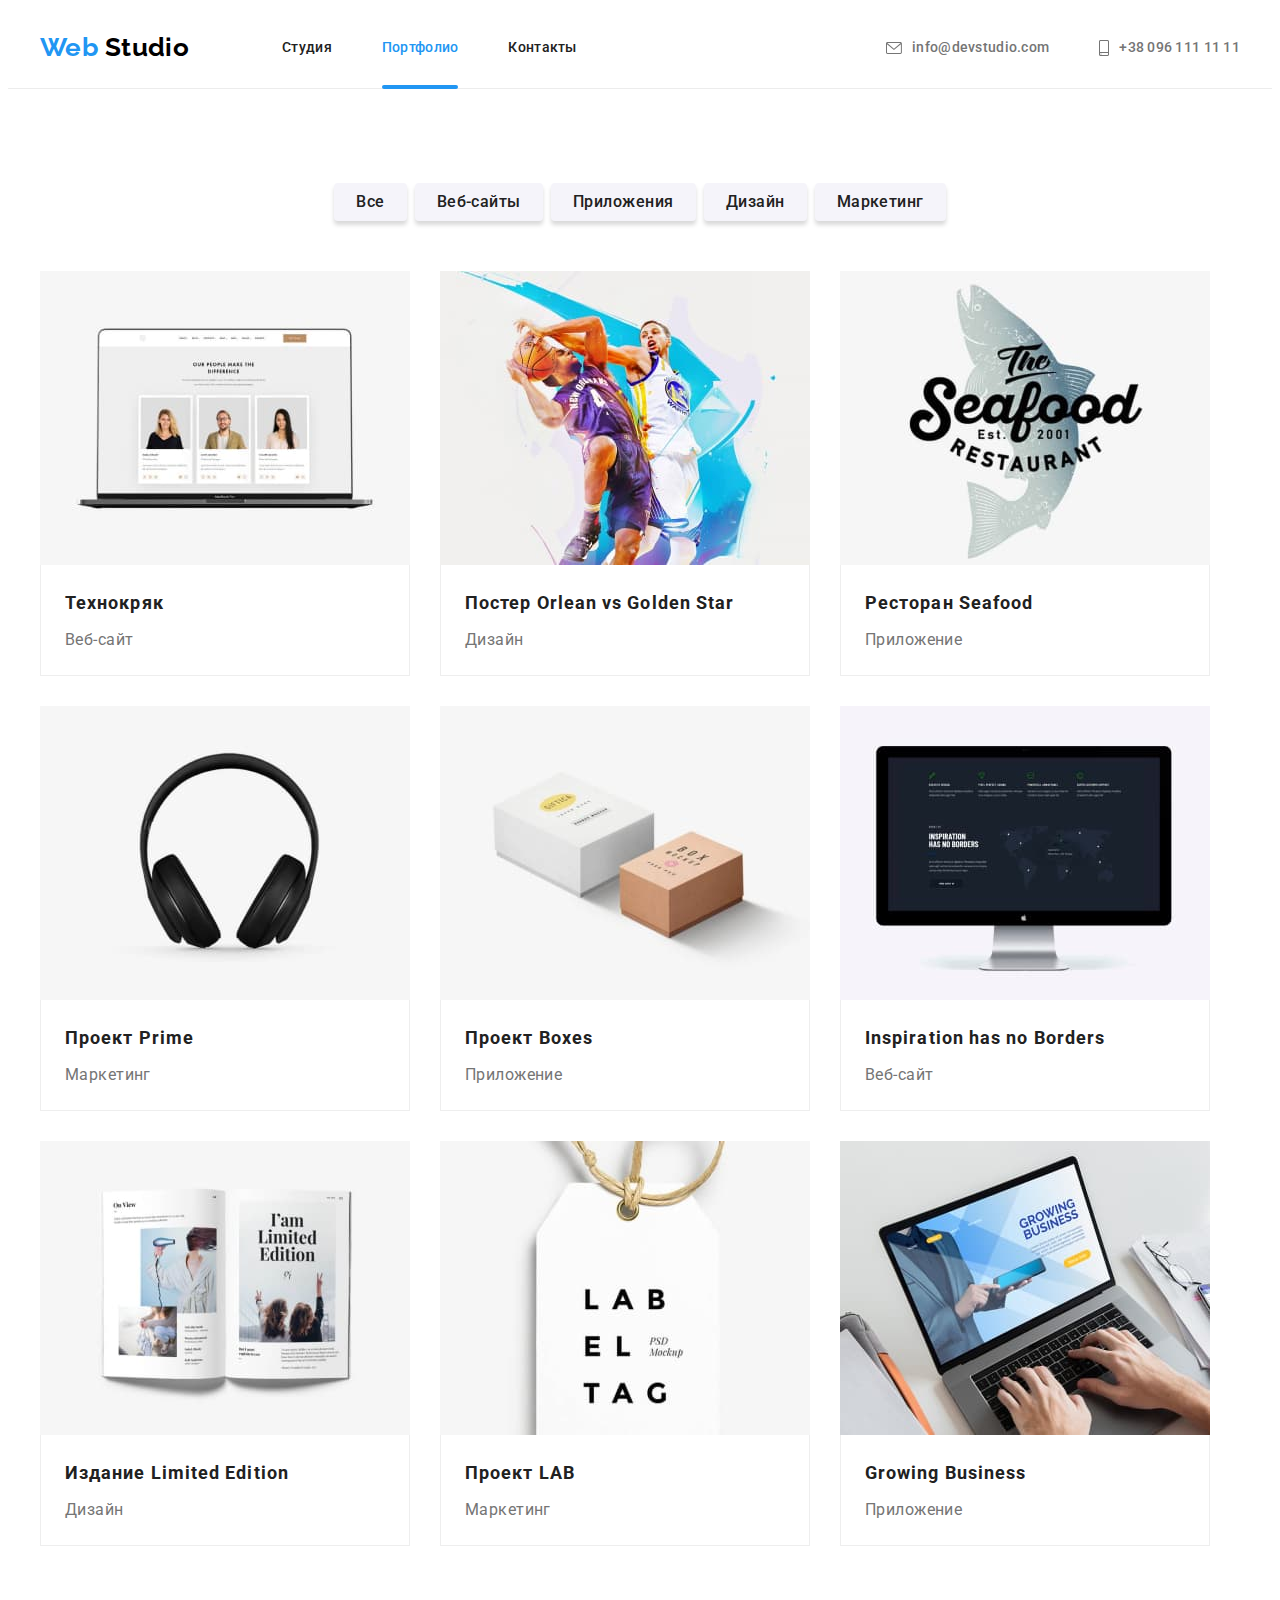
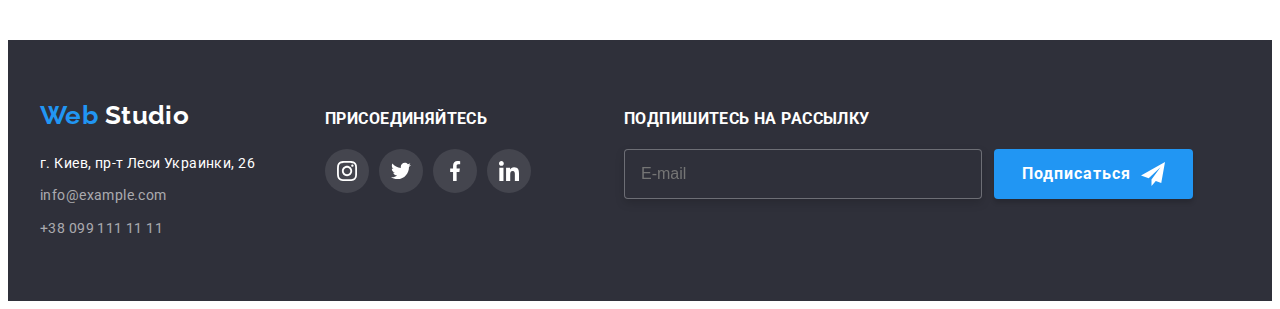
==== commit 11fbec5e: "рефакторинг HTML и CSS-кода с помощью BEM и SASS" ====
--- a/portfolio.html
+++ b/portfolio.html
@@ -15,7 +15,6 @@
 		integrity="sha512-wpPYUAdjBVSE4KJnH1VR1HeZfpl1ub8YT/NKx4PuQ5NmX2tKuGu6U/JRp5y+Y8XG2tV+wKQpNHVUX03MfMFn9Q=="
 		crossorigin="anonymous" referrerpolicy="no-referrer" />
 	<link rel="stylesheet" href="./css/main.min.css" />
-	<link rel="stylesheet" href="./css/styles.css" />
 </head>
 
 <body>
@@ -23,29 +22,29 @@
 	<header class="header">
 		<div class="header__container container">
 			<!-- ==== logo company ==== -->
-			<a href="/" class="logo header__logo" lang="en" aria-label="logo WebStudio">
+			<a href="/" class="logo logo--header-accent" lang="en" aria-label="logo WebStudio">
 				<span class="logo__label">Web</span>
 				Studio
 			</a>
 			<!-- ==== menu navigation ==== -->
 			<nav>
 				<!-- ====links to other pages ==== -->
-				<ul class="site-nav list">
+				<ul class="site-nav">
 					<li class="site-nav__item">
-						<a href="./index.html" class="site-nav__link link">Студия</a>
+						<a href="./index.html" class="site-nav__link">Студия</a>
 					</li>
 					<li class="site-nav__item">
-						<a href="./portfolio.html" class="site-nav__link site-nav__link--active link">Портфолио</a>
+						<a href="./portfolio.html" class="site-nav__link site-nav__link--active">Портфолио</a>
 					</li>
 					<li class="site-nav__item">
-						<a href="" class="site-nav__link link">Контакты</a>
+						<a href="" class="site-nav__link">Контакты</a>
 					</li>
 				</ul>
 			</nav>
 			<!-- ==== e-mail and tel ==== -->
-			<ul class="contacts list">
+			<ul class="contacts">
 				<li class="contacts__item">
-					<a href="mailto:info@devstudio.com" class="contacts__link link">
+					<a href="mailto:info@devstudio.com" class="contacts__link">
 						<svg class="contacts__icon" width="16" height="12">
 							<use href="./images/icons.svg#icon-envelope"></use>
 						</svg>
@@ -53,7 +52,7 @@
 					</a>
 				</li>
 				<li class="contacts__item">
-					<a href="tel:+380961111111" class="contacts__link link">
+					<a href="tel:+380961111111" class="contacts__link">
 						<svg class="contacts__icon" width="10" height="16">
 							<use href="./images/icons.svg#icon-smartphone"></use>
 						</svg>
@@ -85,8 +84,8 @@
 					<li class="projects__item">
 						<a href="" class="projects__link">
 							<div class="projects__box">
-								<img src="./images/project1_sq.jpg" alt="фото веб-сайта Технокряк" width="370"
-									height="294" />
+								<img class="image" src="./images/project1_sq.jpg" alt="фото веб-сайта Технокряк"
+									width="370" height="294" />
 								<p class="projects__description">
 									Ресурс предлагает комплексные предложения с разным уровнем функционала и сервисов.
 									Все это позволит посетителю получить исчерпывающие
@@ -102,8 +101,8 @@
 					<li class="projects__item">
 						<a href="" class="projects__link">
 							<div class="projects__box">
-								<img src="./images/project2_sq.jpg" alt="фото постера New Orlean vs Golden Star"
-									width="370" height="294" />
+								<img class="image" src="./images/project2_sq.jpg"
+									alt="фото постера New Orlean vs Golden Star" width="370" height="294" />
 								<p class="projects__description">
 									Ресурс предлагает комплексные предложения с разным уровнем функционала и сервисов.
 									Все это позволит посетителю получить исчерпывающие
@@ -122,8 +121,8 @@
 					<li class="projects__item">
 						<a href="" class="projects__link">
 							<div class="projects__box">
-								<img src="./images/project3_sq.jpg" alt="фото приложения ресторана Seafood" width="370"
-									height="294" />
+								<img class="image" src="./images/project3_sq.jpg"
+									alt="фото приложения ресторана Seafood" width="370" height="294" />
 								<p class="projects__description">
 									Ресурс предлагает комплексные предложения с разным уровнем функционала и сервисов.
 									Все это позволит посетителю получить исчерпывающие
@@ -142,8 +141,8 @@
 					<li class="projects__item">
 						<a href="" class="projects__link">
 							<div class="projects__box">
-								<img src="./images/project4_sq.jpg" alt="фото наушнков как представление проекта Prime"
-									width="370" height="294" />
+								<img class="image" src="./images/project4_sq.jpg"
+									alt="фото наушнков как представление проекта Prime" width="370" height="294" />
 								<p class="projects__description">
 									Ресурс предлагает комплексные предложения с разным уровнем функционала и сервисов.
 									Все это позволит посетителю получить исчерпывающие
@@ -162,7 +161,7 @@
 					<li class="projects__item">
 						<a href="" class="projects__link">
 							<div class="projects__box">
-								<img src="./images/project5_sq.jpg"
+								<img class="image" src="./images/project5_sq.jpg"
 									alt="фото двух коробок как представление проекта Boxes" width="370" height="294" />
 								<p class="projects__description">
 									Ресурс предлагает комплексные предложения с разным уровнем функционала и сервисов.
@@ -182,8 +181,8 @@
 					<li class="projects__item">
 						<a href="" class="projects__link">
 							<div class="projects__box">
-								<img src="./images/project6_sq.jpg" alt="фото веб-сайта Inspiration has no Borders"
-									width="370" height="294" />
+								<img class="image" src="./images/project6_sq.jpg"
+									alt="фото веб-сайта Inspiration has no Borders" width="370" height="294" />
 								<p class="projects__description">
 									Ресурс предлагает комплексные предложения с разным уровнем функционала и сервисов.
 									Все это позволит посетителю получить исчерпывающие
@@ -199,8 +198,8 @@
 					<li class="projects__item">
 						<a href="" class="projects__link">
 							<div class="projects__box">
-								<img src="./images/project7_sq.jpg" alt="фото издания Limited Edition" width="370"
-									height="294" />
+								<img class="image" src="./images/project7_sq.jpg" alt="фото издания Limited Edition"
+									width="370" height="294" />
 								<p class="projects__description">
 									Ресурс предлагает комплексные предложения с разным уровнем функционала и сервисов.
 									Все это позволит посетителю получить исчерпывающие
@@ -219,8 +218,8 @@
 					<li class="projects__item">
 						<a href="" class="projects__link">
 							<div class="projects__box">
-								<img src="./images/project8_sq.jpg" alt="фото бирки с логотипом LAB" width="370"
-									height="294" />
+								<img class="image" src="./images/project8_sq.jpg" alt="фото бирки с логотипом LAB"
+									width="370" height="294" />
 								<p class="projects__description">
 									Ресурс предлагает комплексные предложения с разным уровнем функционала и сервисов.
 									Все это позволит посетителю получить исчерпывающие
@@ -239,8 +238,8 @@
 					<li class="projects__item">
 						<a href="" class="projects__link">
 							<div class="projects__box">
-								<img src="./images/project9_sq.jpg" alt="фото монитора с приложением Growing Business"
-									width="370" height="294" />
+								<img class="image" src="./images/project9_sq.jpg"
+									alt="фото монитора с приложением Growing Business" width="370" height="294" />
 								<p class="projects__description">
 									Ресурс предлагает комплексные предложения с разным уровнем функционала и сервисов.
 									Все это позволит посетителю получить исчерпывающие
@@ -261,9 +260,9 @@
 	<!-- ======== page footer ======== -->
 	<footer class="footer">
 		<div class="footer__container container">
-			<div class="footer__contacts contacts">
+			<div class="footer__contacts">
 				<!-- ==== logo company ==== -->
-				<a href="/" class="logo footer__logo" lang="en" aria-label="logo WebStudio">
+				<a href="/" class="logo logo--footer-accent" lang="en" aria-label="logo WebStudio">
 					<span class="logo__label">Web</span>
 					Studio
 				</a>
@@ -290,7 +289,7 @@
 				<h3 class="join__title">присоединяйтесь</h3>
 				<ul class="social-links list">
 					<li class="social-links__item social-links__item--bgc">
-						<a class="social-links__link link" href="https://www.instagram.com/" target="_blank"
+						<a class="social-links__link" href="https://www.instagram.com/" target="_blank"
 							rel="noopener noreferrer" lang="en" aria-label="Instagram">
 							<svg class="social-links__icon social-links__icon--white" width="20" height="20">
 								<use href="./images/icons.svg#icon-instagram"></use>
@@ -298,7 +297,7 @@
 						</a>
 					</li>
 					<li class="social-links__item social-links__item--bgc">
-						<a class="social-links__link link" href="https://twitter.com/" target="_blank"
+						<a class="social-links__link" href="https://twitter.com/" target="_blank"
 							rel="noopener noreferrer" lang="en" aria-label="Twitter">
 							<svg class="social-links__icon social-links__icon--white" width="20" height="20">
 								<use href="./images/icons.svg#icon-twitter"></use>
@@ -306,7 +305,7 @@
 						</a>
 					</li>
 					<li class="social-links__item social-links__item--bgc">
-						<a class="social-links__link link" href="https://www.facebook.com/" target="_blank"
+						<a class="social-links__link" href="https://www.facebook.com/" target="_blank"
 							rel="noopener noreferrer" lang="en" aria-label="Facebook">
 							<svg class="social-links__icon social-links__icon--white" width="20" height="20">
 								<use href="./images/icons.svg#icon-facebook"></use>
@@ -314,7 +313,7 @@
 						</a>
 					</li>
 					<li class="social-links__item social-links__item--bgc">
-						<a class="social-links__link link" href="https://www.linkedin.com/" target="_blank"
+						<a class="social-links__link" href="https://www.linkedin.com/" target="_blank"
 							rel="noopener noreferrer" lang="en" aria-label="Linkedin">
 							<svg class="social-links__icon social-links__icon--white" width="20" height="20">
 								<use href="./images/icons.svg#icon-linkedin"></use>
--- a/css/main.min.css
+++ b/css/main.min.css
@@ -0,0 +1,2 @@
+.section__title--hidden,.form__input-checkbox{position:absolute;white-space:nowrap;margin:-1px;width:1px;height:1px;overflow:hidden;border:0;padding:0;clip:rect(0 0 0 0);-webkit-clip-path:inset(50%);clip-path:inset(50%)}.social-links,.site-nav,.contacts,.features__list,.work__list,.team__list,.clients__list,.filters,.projects,.address__list{list-style:none;display:-webkit-box;display:-ms-flexbox;display:flex;padding:0;margin:0}.social-links__link,.site-nav__link,.contacts__link,.clients__link{text-decoration:none;color:inherit}.social-links__link:hover,.site-nav__link:hover,.contacts__link:hover,.clients__link:hover,.social-links__link:focus,.site-nav__link:focus,.contacts__link:focus,.clients__link:focus{color:#2196f3}body{font-family:"Roboto",sans-serif;font-weight:400;font-size:14px;letter-spacing:0.03em;color:#212121;background-color:#fff}h1,h2,h3,h4,h5,h6,p{margin-top:0;margin-bottom:0;padding-top:0;padding-bottom:0}.logo{font-family:"Raleway",sans-serif;font-weight:700;font-size:26px;line-height:1.2;text-decoration:none;color:inherit}.logo--header-accent{padding-top:24px;padding-bottom:25px;margin-right:93px;color:#000}.logo--footer-accent{display:block;margin-bottom:20px;color:#fff}.logo__label{color:#2196f3}.button{font-family:inherit;font-weight:700;font-size:16px;line-height:1.88;letter-spacing:0.06em;color:#fff;background-color:#2196f3;-webkit-box-shadow:0px 4px 4px rgba(0,0,0,0.15);box-shadow:0px 4px 4px rgba(0,0,0,0.15);border-radius:4px;border-width:0;border-color:#2196f3;cursor:pointer;-webkit-transition:color 250ms cubic-bezier(0.4, 0, 0.2, 1),background-color 250ms cubic-bezier(0.4, 0, 0.2, 1),border-color 250ms cubic-bezier(0.4, 0, 0.2, 1);transition:color 250ms cubic-bezier(0.4, 0, 0.2, 1),background-color 250ms cubic-bezier(0.4, 0, 0.2, 1),border-color 250ms cubic-bezier(0.4, 0, 0.2, 1)}.button:hover,.button:focus{background-color:#188ce8;border-color:#188ce8}.image{display:block;max-width:100%;height:auto}.container{width:1200px;margin-top:0;margin-bottom:0;margin-left:auto;margin-right:auto;padding-top:0;padding-bottom:0;padding-left:15px;padding-right:15px}.section{padding-top:94px;padding-bottom:94px}.section__title{margin-bottom:50px;font-weight:700;font-size:36px;line-height:1.17;text-align:center}.social-links{-webkit-box-pack:center;-ms-flex-pack:center;justify-content:center}.social-links__item:not(:last-child){margin-right:10px}.social-links__item--bgc{border-radius:50%;background:rgba(255,255,255,0.1)}.social-links__link{display:-webkit-box;display:-ms-flexbox;display:flex;-webkit-box-align:center;-ms-flex-align:center;align-items:center;-webkit-box-pack:center;-ms-flex-pack:center;justify-content:center;width:44px;height:44px;color:#afb1b8;border-radius:50%;-webkit-transition:color 250ms cubic-bezier(0.4, 0, 0.2, 1),background-color 250ms cubic-bezier(0.4, 0, 0.2, 1);transition:color 250ms cubic-bezier(0.4, 0, 0.2, 1),background-color 250ms cubic-bezier(0.4, 0, 0.2, 1)}.social-links__link:hover,.social-links__link:focus{color:#fff;background-color:#2196f3}.social-links__icon{fill:currentColor}.social-links__icon--white{fill:#fff}.header{border-bottom:1px solid #ececec}.header__container{display:-webkit-box;display:-ms-flexbox;display:flex;-webkit-box-align:center;-ms-flex-align:center;align-items:center}.site-nav__item:not(:last-child){margin-right:50px}.site-nav__link{display:-webkit-box;display:-ms-flexbox;display:flex;-webkit-box-align:center;-ms-flex-align:center;align-items:center;padding-top:32px;padding-bottom:32px;font-weight:500;line-height:1.14;letter-spacing:0.02em;-webkit-transition:color 250ms cubic-bezier(0.4, 0, 0.2, 1);transition:color 250ms cubic-bezier(0.4, 0, 0.2, 1)}.site-nav__link--active{position:relative;color:#2196f3}.site-nav__link--active::after{position:absolute;content:"";bottom:-1px;left:0;width:100%;height:4px;border-radius:2px;background:#2196f3}.contacts{margin-left:auto}.contacts__link{display:-webkit-box;display:-ms-flexbox;display:flex;-webkit-box-align:center;-ms-flex-align:center;align-items:center;padding-top:32px;padding-bottom:32px;font-weight:500;line-height:1.14;letter-spacing:0.02em;-webkit-transition:color 250ms cubic-bezier(0.4, 0, 0.2, 1);transition:color 250ms cubic-bezier(0.4, 0, 0.2, 1)}.contacts__item{color:#757575}.contacts__item:not(:last-child){margin-right:50px}.contacts__icon{margin-right:10px;fill:currentColor}.hero{margin-left:auto;margin-right:auto;padding-top:200px;padding-bottom:200px;max-width:1600px;height:600px;background-color:#2f303a;background-image:-webkit-gradient(linear, left top, right top, from(rgba(47,48,58,0.4)), to(rgba(47,48,58,0.4))),url(../images/hero.jpg);background-image:linear-gradient(to right, rgba(47,48,58,0.4), rgba(47,48,58,0.4)),url(../images/hero.jpg);background-size:cover;text-align:center}.hero__title{margin-bottom:30px;font-weight:900;font-size:44px;line-height:1.36;letter-spacing:0.06em;text-transform:uppercase;color:#fff}.hero__button{display:inline-block;-webkit-box-align:center;-ms-flex-align:center;align-items:center;padding:10px 32px}.features{padding-bottom:0}.features__item{width:270px}.features__item:not(:last-child){margin-right:30px}.features__icon{display:-webkit-box;display:-ms-flexbox;display:flex;-webkit-box-pack:center;-ms-flex-pack:center;justify-content:center;-webkit-box-align:center;-ms-flex-align:center;align-items:center;margin-bottom:30px;width:270px;height:120px;background:#f5f4fa;border-radius:4px}.features__title{margin-bottom:10px;font-weight:700;font-size:14px;line-height:1.14;text-transform:uppercase}.features__description{line-height:1.71;color:#757575}.work__item{position:relative}.work__item:not(:last-child){margin-right:30px}.work__label{position:absolute;bottom:0;left:0;display:-webkit-box;display:-ms-flexbox;display:flex;-webkit-box-pack:center;-ms-flex-pack:center;justify-content:center;-webkit-box-align:center;-ms-flex-align:center;align-items:center;width:370px;height:70px;background:rgba(47,48,58,0.8)}.work__description{font-weight:700;line-height:1.14;text-align:center;letter-spacing:0.03em;text-transform:uppercase;color:#fff}.team{background-color:#f5f4fa}.team__item{width:270px;background-color:#fff;-webkit-box-shadow:0px 1px 3px rgba(0,0,0,0.12),0px 1px 1px rgba(0,0,0,0.14),0px 2px 1px rgba(0,0,0,0.2);box-shadow:0px 1px 3px rgba(0,0,0,0.12),0px 1px 1px rgba(0,0,0,0.14),0px 2px 1px rgba(0,0,0,0.2);border-radius:0px 0px 4px 4px}.team__item:not(:last-child){margin-right:30px}.team__wrap{padding-top:30px;padding-bottom:30px;text-align:center}.team__title{margin-bottom:10px;font-weight:500;font-size:16px;line-height:1.19}.team__description{margin-bottom:16px;font-weight:400;font-size:16px;line-height:1.19;color:#757575}.clients__item:not(:last-child){margin-right:30px}.clients__link{display:-webkit-box;display:-ms-flexbox;display:flex;-webkit-box-pack:center;-ms-flex-pack:center;justify-content:center;-webkit-box-align:center;-ms-flex-align:center;align-items:center;width:170px;height:92px;color:#afb1b8;border:1px solid #afb1b8;border-radius:4px;-webkit-transition:color 250ms cubic-bezier(0.4, 0, 0.2, 1),border 250ms cubic-bezier(0.4, 0, 0.2, 1);transition:color 250ms cubic-bezier(0.4, 0, 0.2, 1),border 250ms cubic-bezier(0.4, 0, 0.2, 1)}.clients__link:hover,.clients__link:focus{border:1px solid #2196f3;color:#2196f3}.clients__icon{fill:currentColor}.filters{-webkit-box-pack:center;-ms-flex-pack:center;justify-content:center}.filters__item:not(:last-child){margin-right:8px}.filters__button{padding:6px 22px;width:auto;height:auto;font-family:inherit;font-weight:500;font-size:16px;line-height:1.62;letter-spacing:0.03em;color:#212121;background-color:#f5f4fa;border-color:transparent;border-radius:4px;-webkit-transition:color 250ms cubic-bezier(0.4, 0, 0.2, 1),background-color 250ms cubic-bezier(0.4, 0, 0.2, 1),-webkit-box-shadow 250ms cubic-bezier(0.4, 0, 0.2, 1);transition:color 250ms cubic-bezier(0.4, 0, 0.2, 1),background-color 250ms cubic-bezier(0.4, 0, 0.2, 1),-webkit-box-shadow 250ms cubic-bezier(0.4, 0, 0.2, 1);transition:color 250ms cubic-bezier(0.4, 0, 0.2, 1),background-color 250ms cubic-bezier(0.4, 0, 0.2, 1),box-shadow 250ms cubic-bezier(0.4, 0, 0.2, 1);transition:color 250ms cubic-bezier(0.4, 0, 0.2, 1),background-color 250ms cubic-bezier(0.4, 0, 0.2, 1),box-shadow 250ms cubic-bezier(0.4, 0, 0.2, 1),-webkit-box-shadow 250ms cubic-bezier(0.4, 0, 0.2, 1);cursor:pointer}.filters__button:active,.filters__button:hover,.filters__button:focus{color:#fff;background-color:#2196f3;-webkit-box-shadow:0px 3px 1px rgba(0,0,0,0.1),0px 1px 2px rgba(0,0,0,0.08),0px 2px 2px rgba(0,0,0,0.12);box-shadow:0px 3px 1px rgba(0,0,0,0.1),0px 1px 2px rgba(0,0,0,0.08),0px 2px 2px rgba(0,0,0,0.12)}.projects{-ms-flex-wrap:wrap;flex-wrap:wrap;margin-top:50px}.projects__item{margin-right:30px;margin-bottom:30px;width:370px}.projects__item:nth-child(3n){margin-right:0}.projects__item:nth-last-child(-n+3){margin-bottom:0}.projects__link{display:inline-block;text-decoration:none;color:inherit;-webkit-transition:-webkit-box-shadow 250ms cubic-bezier(0.4, 0, 0.2, 1);transition:-webkit-box-shadow 250ms cubic-bezier(0.4, 0, 0.2, 1);transition:box-shadow 250ms cubic-bezier(0.4, 0, 0.2, 1);transition:box-shadow 250ms cubic-bezier(0.4, 0, 0.2, 1), -webkit-box-shadow 250ms cubic-bezier(0.4, 0, 0.2, 1)}.projects__link:hover,.projects__link:focus{color:inherit;-webkit-box-shadow:0px 1px 1px rgba(0,0,0,0.12),0px 4px 4px rgba(0,0,0,0.06),1px 4px 6px rgba(0,0,0,0.16);box-shadow:0px 1px 1px rgba(0,0,0,0.12),0px 4px 4px rgba(0,0,0,0.06),1px 4px 6px rgba(0,0,0,0.16)}.projects__wrap{padding-top:20px;padding-bottom:20px;padding-left:24px;padding-right:24px;border-right:1px solid #eeeeee;border-bottom:1px solid #eeeeee;border-left:1px solid #eeeeee}.projects__title{margin-bottom:4px;font-weight:700;font-size:18px;line-height:2;letter-spacing:0.06em;text-align:left}.projects__subtitle{font-weight:400;font-size:16px;line-height:1.88;text-align:left;color:#757575}.projects__box{position:relative;overflow:hidden}.projects__description{position:absolute;padding-top:63px;padding-bottom:63px;padding-left:24px;padding-right:24px;width:100%;height:100%;background-color:rgba(33,150,243,0.9);color:#fff;font-size:18px;line-height:1.56;text-align:left;-webkit-transition:-webkit-transform 250ms cubic-bezier(0.4, 0, 0.2, 1);transition:-webkit-transform 250ms cubic-bezier(0.4, 0, 0.2, 1);transition:transform 250ms cubic-bezier(0.4, 0, 0.2, 1);transition:transform 250ms cubic-bezier(0.4, 0, 0.2, 1), -webkit-transform 250ms cubic-bezier(0.4, 0, 0.2, 1)}.projects__link:hover .projects__description,.projects__link:focus .projects__description{-webkit-transform:translateY(-100%);transform:translateY(-100%)}.footer{padding-top:60px;padding-bottom:60px;background-color:#2f303a}.footer__container{display:-webkit-box;display:-ms-flexbox;display:flex;-webkit-box-align:baseline;-ms-flex-align:baseline;align-items:baseline}.footer__contacts{margin-right:70px}.address{font-style:inherit;line-height:1.71;color:rgba(255,255,255,0.6)}.address__list{display:block}.address__item:first-child{padding-top:0;color:#fff}.address__item:not(:last-child){margin-bottom:9px}.address__link{text-decoration:none;color:inherit}.footer__join{margin-right:93px}.join__title{margin-bottom:20px;font-weight:700;line-height:1.14;text-transform:uppercase;color:#fff}.footer__subscribe{margin-right:auto}.subscribe__form{display:-webkit-box;display:-ms-flexbox;display:flex}.subscribe__title{margin-bottom:20px;font-weight:700;line-height:1.14;text-transform:uppercase;color:#fff}.subscribe__input{margin-right:12px;padding-top:15px;padding-bottom:15px;padding-left:16px;width:358px;height:50px;display:-webkit-box;display:-ms-flexbox;display:flex;-webkit-box-align:center;-ms-flex-align:center;align-items:center;font-size:16px;line-height:1.25;color:rgba(255,255,255,0.6);background-color:#2f303a;-webkit-box-sizing:border-box;box-sizing:border-box;border:1px solid rgba(255,255,255,0.3);-webkit-filter:drop-shadow(0px 4px 4px rgba(0,0,0,0.15));filter:drop-shadow(0px 4px 4px rgba(0,0,0,0.15));border-radius:4px;-webkit-transition:border-color transition-duration cubic-bezier(0.4, 0, 0.2, 1);transition:border-color transition-duration cubic-bezier(0.4, 0, 0.2, 1)}.subscribe__input:hover,.subscribe__input:focus,.subscribe__input:active{outline:0;border-color:#fff}.subscribe__button{display:-webkit-box;display:-ms-flexbox;display:flex;-webkit-box-align:center;-ms-flex-align:center;align-items:center;-webkit-box-pack:center;-ms-flex-pack:center;justify-content:center;text-align:center;padding:10px 28px}.subscribe__button::after{content:"";display:inline-block;width:24px;height:24px;margin-left:10px;background-image:url(../images/icons/send.svg);background-size:contain}.backdrop{position:fixed;top:0;left:0;width:100%;height:100%;background:rgba(0,0,0,0.2);-webkit-transition:opacity 250ms cubic-bezier(0.4, 0, 0.2, 1),visibility 250ms cubic-bezier(0.4, 0, 0.2, 1),-webkit-transform 250ms cubic-bezier(0.4, 0, 0.2, 1);transition:opacity 250ms cubic-bezier(0.4, 0, 0.2, 1),visibility 250ms cubic-bezier(0.4, 0, 0.2, 1),-webkit-transform 250ms cubic-bezier(0.4, 0, 0.2, 1);transition:opacity 250ms cubic-bezier(0.4, 0, 0.2, 1),visibility 250ms cubic-bezier(0.4, 0, 0.2, 1),transform 250ms cubic-bezier(0.4, 0, 0.2, 1);transition:opacity 250ms cubic-bezier(0.4, 0, 0.2, 1),visibility 250ms cubic-bezier(0.4, 0, 0.2, 1),transform 250ms cubic-bezier(0.4, 0, 0.2, 1),-webkit-transform 250ms cubic-bezier(0.4, 0, 0.2, 1)}.backdrop.is-hidden{opacity:0;pointer-events:none;visibility:hidden}.form{display:block;text-align:center}.form__field{display:block;margin-bottom:10px;text-align:left}.form__label{display:inline-block;margin-bottom:4px;font-size:12px;line-height:1.17;letter-spacing:0.01em;color:#757575}.form__wrapper{position:relative;display:block}.form__input{display:-webkit-box;display:-ms-flexbox;display:flex;padding-top:12px;padding-bottom:12px;padding-left:42px;padding-right:16px;width:448px;height:40px;color:#212121;border:1px solid rgba(33,33,33,0.2);border-radius:4px;-webkit-transition:border-color 250ms cubic-bezier(0.4, 0, 0.2, 1);transition:border-color 250ms cubic-bezier(0.4, 0, 0.2, 1)}.form__field:focus-within .form__input{outline:0;border-color:#2196f3}.form__icon{position:absolute;top:50%;left:12px;-webkit-transform:translateY(-50%);transform:translateY(-50%);fill:currentColor;-webkit-transition:fill 250ms cubic-bezier(0.4, 0, 0.2, 1);transition:fill 250ms cubic-bezier(0.4, 0, 0.2, 1)}.form__field:focus-within .form__icon{fill:#2196f3}.form__field-comment{margin-bottom:20px}.form__comment{display:-webkit-box;display:-ms-flexbox;display:flex;padding:12px 16px;width:448px;height:120px;resize:none;line-height:1.14;letter-spacing:0.01em;color:#212121;border:1px solid rgba(33,33,33,0.2);border-radius:4px;-webkit-transition:border-color 250ms cubic-bezier(0.4, 0, 0.2, 1);transition:border-color 250ms cubic-bezier(0.4, 0, 0.2, 1)}.form__comment:hover,.form__comment:focus,.form__comment:active{outline:0;border-color:#2196f3}.form__comment::-webkit-input-placeholder{color:rgba(117,117,117,0.5)}.form__comment:-ms-input-placeholder{color:rgba(117,117,117,0.5)}.form__comment::-ms-input-placeholder{color:rgba(117,117,117,0.5)}.form__comment::placeholder{color:rgba(117,117,117,0.5)}.form__field-checkbox{display:-webkit-box;display:-ms-flexbox;display:flex;-webkit-box-pack:center;-ms-flex-pack:center;justify-content:center;-webkit-box-align:center;-ms-flex-align:center;align-items:center;margin-bottom:30px}.form__wrapper-checkbox{position:relative;display:block;margin-right:7px;width:16px;height:15px;cursor:pointer}.form__icon--checked{position:absolute;top:50%;left:0;-webkit-transform:translateY(-50%);transform:translateY(-50%);opacity:0;-webkit-transition:opacity 250ms cubic-bezier(0.4, 0, 0.2, 1);transition:opacity 250ms cubic-bezier(0.4, 0, 0.2, 1)}.form__input-checkbox:checked+.form__icon--checked{opacity:1}.form__icon--unchecked{position:absolute;top:50%;left:0;-webkit-transform:translateY(-50%);transform:translateY(-50%);width:16px;height:15px;border:2px solid #212121;border-radius:2px;-webkit-transition:border-color 250ms cubic-bezier(0.4, 0, 0.2, 1);transition:border-color 250ms cubic-bezier(0.4, 0, 0.2, 1)}.form__input-checkbox:checked ~ .form__icon--unchecked,.form__input-checkbox:focus ~ .form__icon--unchecked,.form__input-checkbox:hover ~ .form__icon--unchecked{border-color:#2196f3}.form__label-checkbox{margin-bottom:0;font-size:14px;line-height:1.71;color:#757575;cursor:pointer;-webkit-user-select:none;-moz-user-select:none;-ms-user-select:none;user-select:none}.form__agreement{color:#2196f3}.form__send-button{padding:10px 55px}.modal{position:absolute;top:50%;left:50%;-webkit-transform:translate(-50%, -50%) scale(1);transform:translate(-50%, -50%) scale(1);padding:40px;width:528px;height:581px;background:#fff;-webkit-box-shadow:0px 1px 3px rgba(0,0,0,0.12),0px 1px 1px rgba(0,0,0,0.14),0px 2px 1px rgba(0,0,0,0.2);box-shadow:0px 1px 3px rgba(0,0,0,0.12),0px 1px 1px rgba(0,0,0,0.14),0px 2px 1px rgba(0,0,0,0.2);border-radius:4px;opacity:1;-webkit-transition:visibility 250ms cubic-bezier(0.4, 0, 0.2, 1),opacity 250ms cubic-bezier(0.4, 0, 0.2, 1),-webkit-transform 250ms cubic-bezier(0.4, 0, 0.2, 1);transition:visibility 250ms cubic-bezier(0.4, 0, 0.2, 1),opacity 250ms cubic-bezier(0.4, 0, 0.2, 1),-webkit-transform 250ms cubic-bezier(0.4, 0, 0.2, 1);transition:transform 250ms cubic-bezier(0.4, 0, 0.2, 1),visibility 250ms cubic-bezier(0.4, 0, 0.2, 1),opacity 250ms cubic-bezier(0.4, 0, 0.2, 1);transition:transform 250ms cubic-bezier(0.4, 0, 0.2, 1),visibility 250ms cubic-bezier(0.4, 0, 0.2, 1),opacity 250ms cubic-bezier(0.4, 0, 0.2, 1),-webkit-transform 250ms cubic-bezier(0.4, 0, 0.2, 1)}.backdrop.is-hidden>.modal{-webkit-transform:translate(-50%, -50%) scale(1.5);transform:translate(-50%, -50%) scale(1.5)}.modal__title{margin-bottom:12px;font-weight:700;font-size:20px;line-height:1.15;text-align:center}.modal__close-button{position:absolute;top:8px;right:8px;display:-webkit-box;display:-ms-flexbox;display:flex;-webkit-box-pack:center;-ms-flex-pack:center;justify-content:center;-webkit-box-align:center;-ms-flex-align:center;align-items:center;width:30px;height:30px;color:#000;background:#fff;border:1px solid rgba(0,0,0,0.1);border-radius:50%;cursor:pointer;-webkit-transition:color 250ms cubic-bezier(0.4, 0, 0.2, 1);transition:color 250ms cubic-bezier(0.4, 0, 0.2, 1)}.modal__close-button:hover,.modal__close-button:focus{color:#2196f3}.modal__icon{fill:currentColor}
+/*# sourceMappingURL=main.min.css.map */